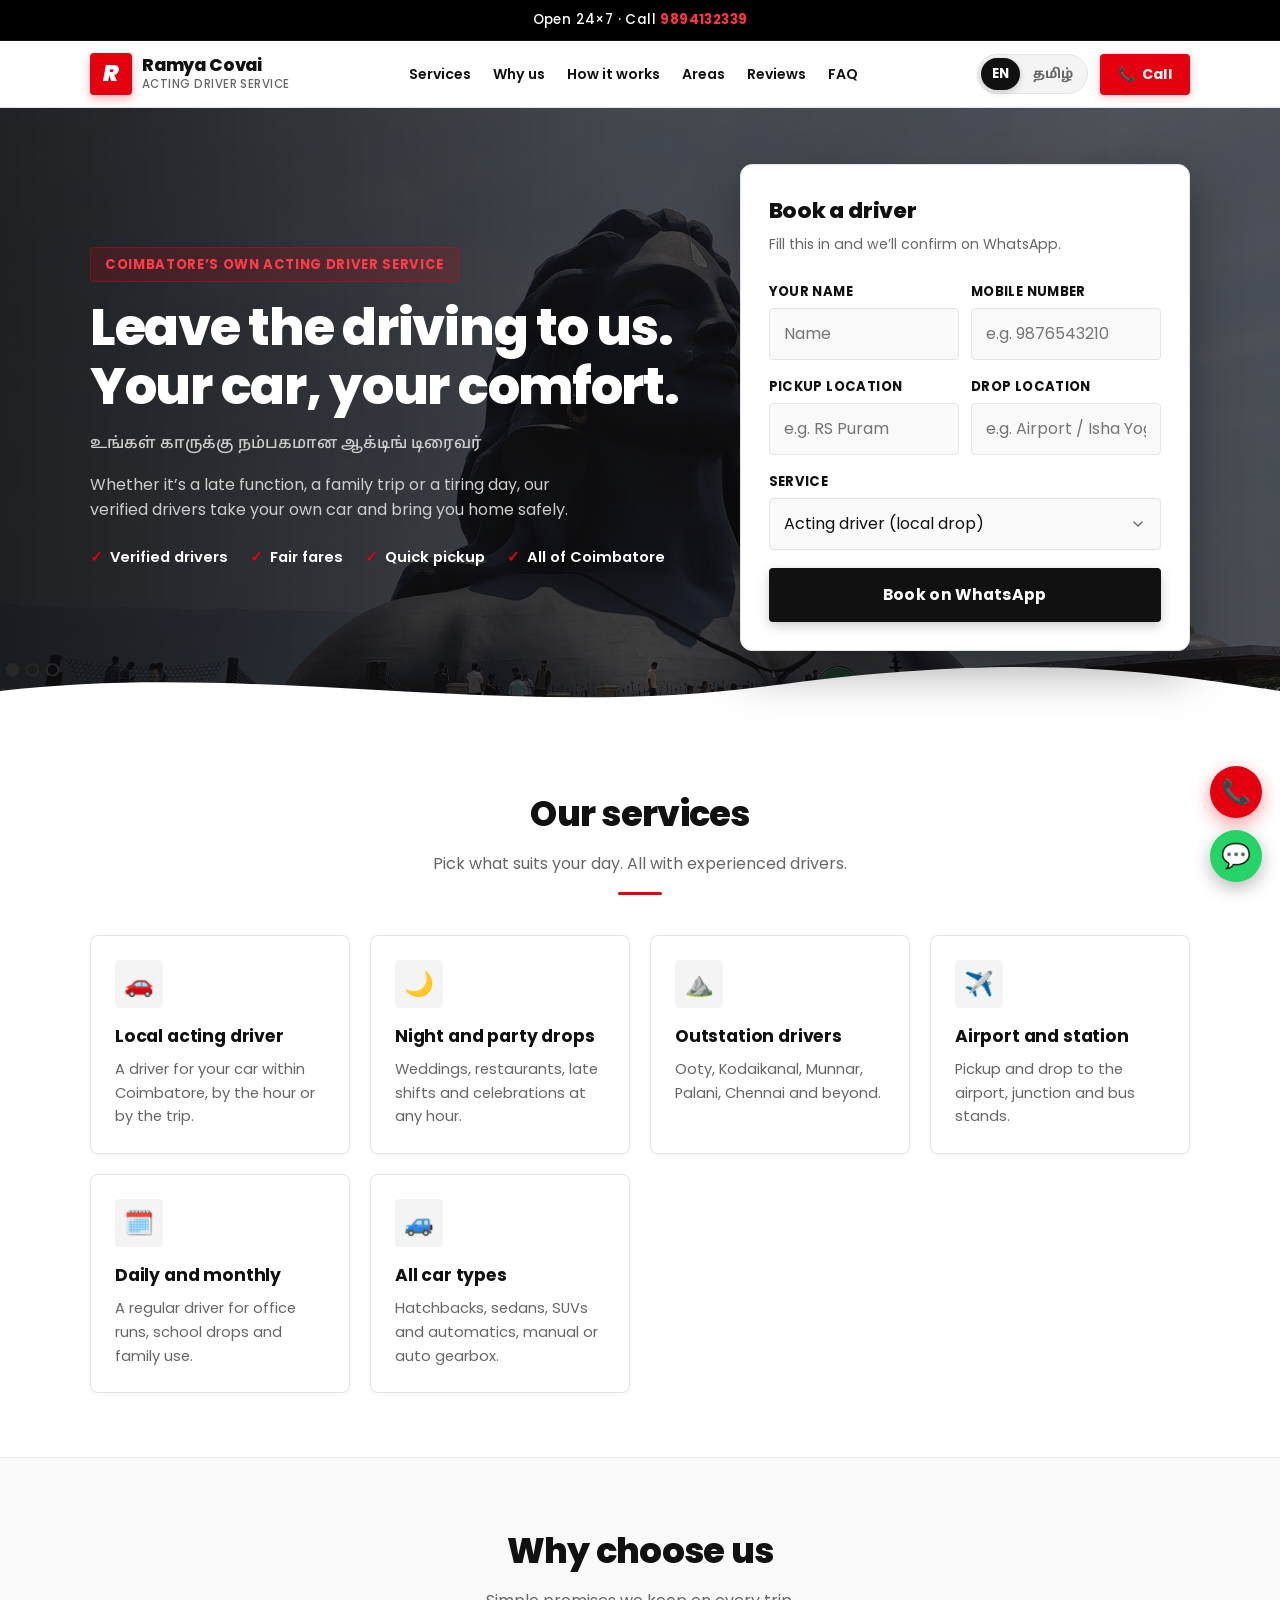
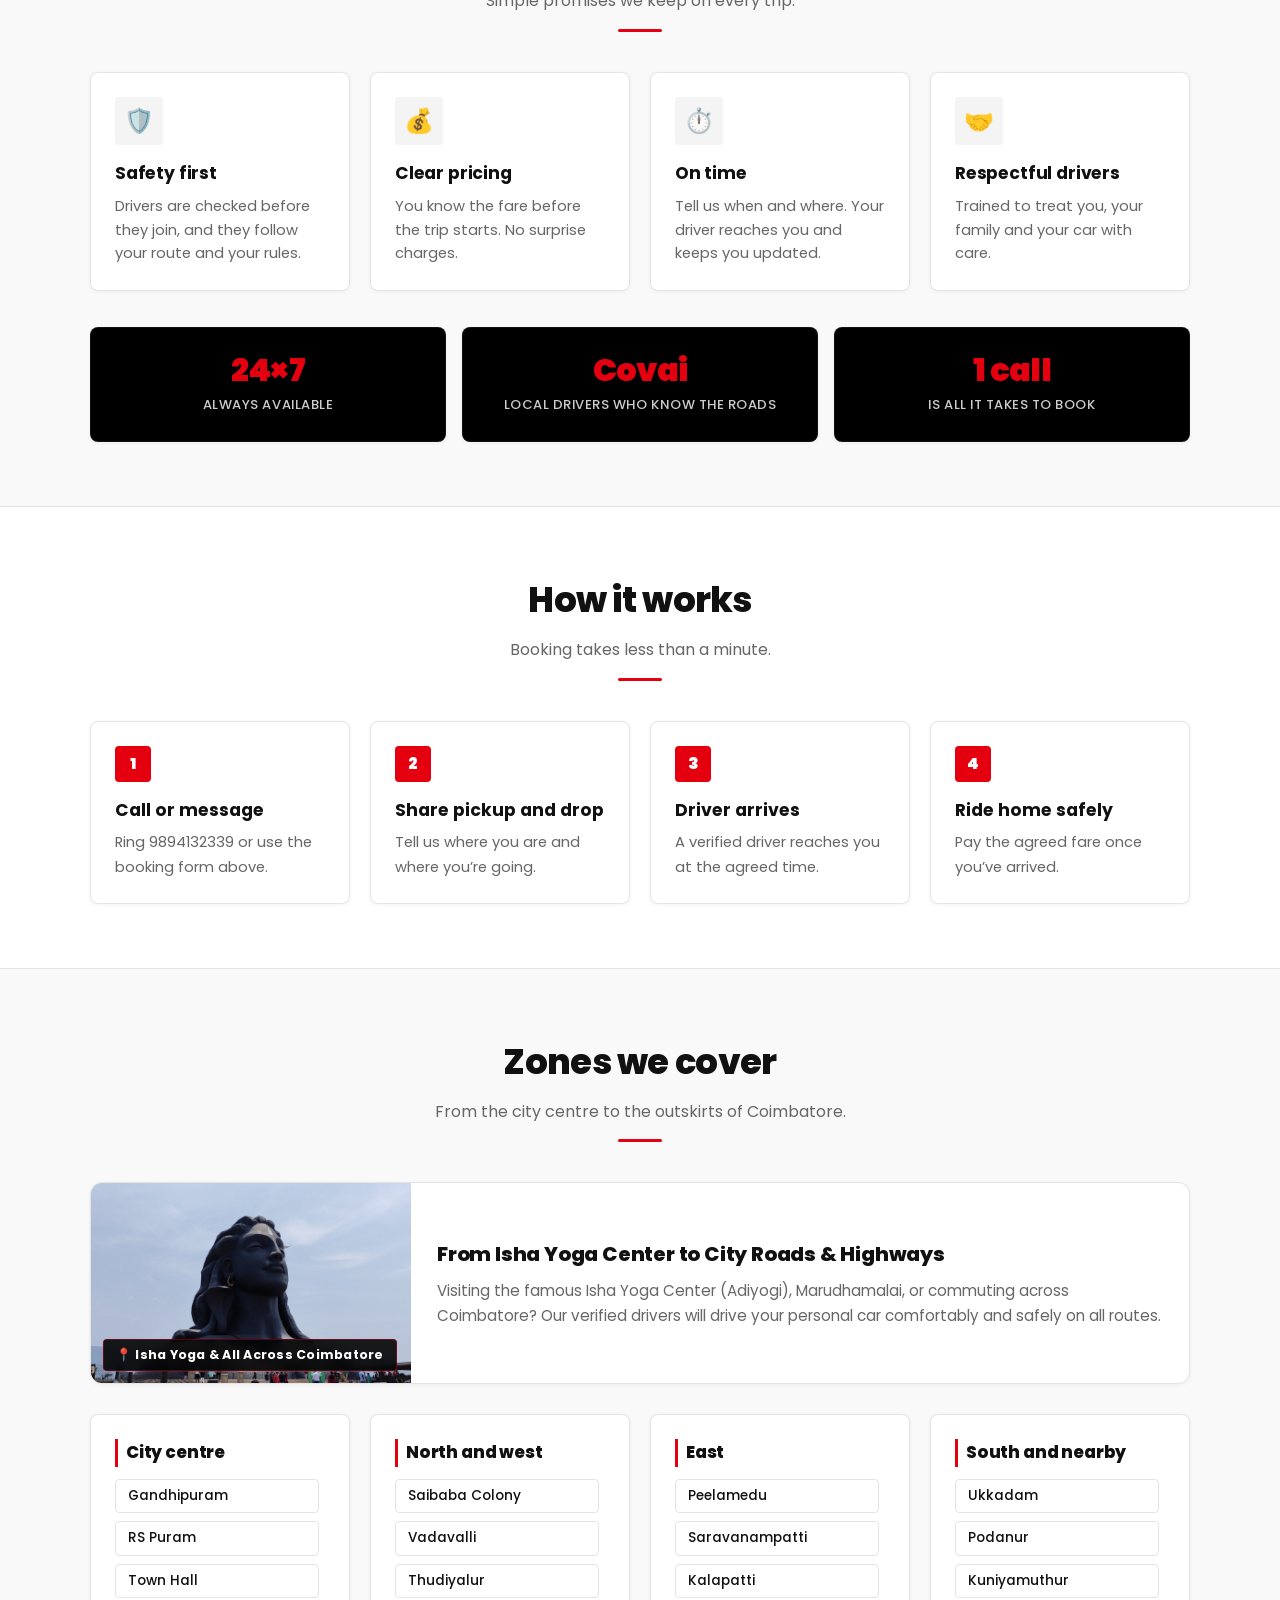
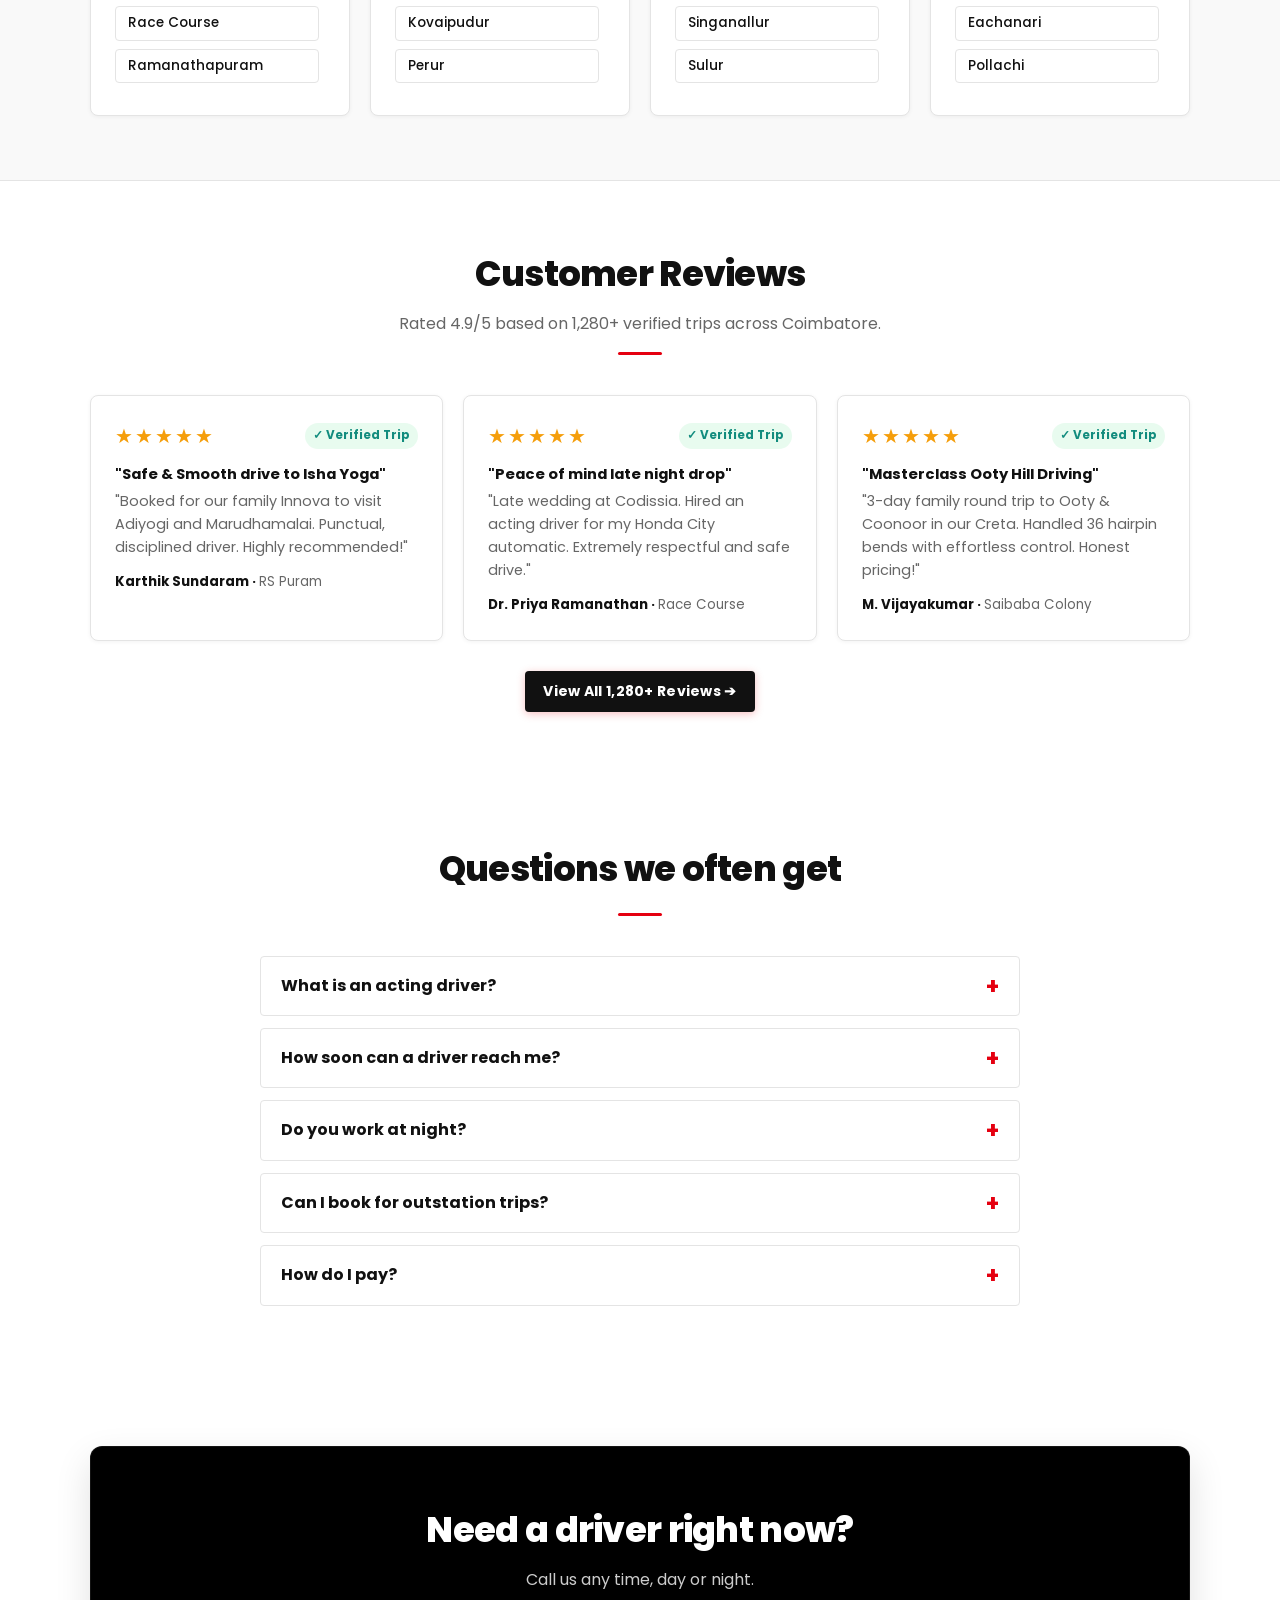
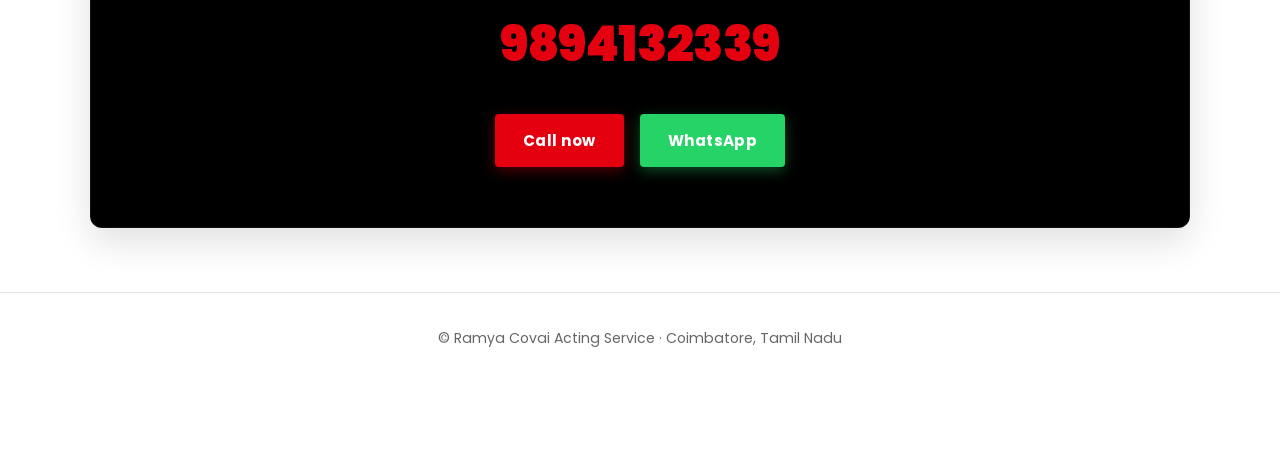
==== Ramya Covai Acting Service – Acting Drivers in Coimbatore.html @ 8f649f9e "first commit" ====
<!DOCTYPE html>
<html lang="en">
<head>
<meta charset="utf-8">
<meta name="viewport" content="width=device-width, initial-scale=1, viewport-fit=cover">
<title>Ramya Covai Acting Service – Acting Drivers in Coimbatore</title>
<meta name="description" content="Book a trusted acting driver in Coimbatore for your own car. Call or WhatsApp 9894132339. Available 24/7.">
<link rel="preconnect" href="https://fonts.googleapis.com">
<link rel="preconnect" href="https://fonts.gstatic.com" crossorigin>
<link rel="stylesheet" href="https://fonts.googleapis.com/css2?family=Noto+Sans+Tamil:wght@400;500;600;700;800&family=Poppins:wght@400;600;700;800&display=swap">
<link rel="stylesheet" href="style.css">
</head>
<body>
<div class="top">Open 24×7 · Call <a href="tel:+919894132339">9894132339</a></div>
<nav id="navbar">
  <div class="wrap nav-container">
    <a class="logo" href="#top">
      <i>R</i>
      <div class="logo-text">
        <span class="logo-brand">Ramya Covai</span>
        <small class="logo-sub">Acting Driver Service</small>
      </div>
    </a>
    
    <div class="nav-menu" id="navMenu">
      <div class="links">
        <a href="#services">Services</a>
        <a href="#why">Why us</a>
        <a href="#how">How it works</a>
        <a href="#zones">Areas</a>
        <a href="reviews.html">Reviews</a>
        <a href="#faq">FAQ</a>
      </div>
    </div>

    <div class="nav-actions">
      <div class="lang-switcher" aria-label="Language Switcher">
        <a href="index.html" class="lang-btn active" title="English">EN</a>
        <a href="tamil.html" class="lang-btn" title="தமிழ் (Tamil)">தமிழ்</a>
      </div>
      <a class="pill nav-call" href="tel:+919894132339" title="Call">
        <span class="call-icon">📞</span>
        <span class="call-text">Call</span>
      </a>
      <button class="nav-toggle" id="navToggle" aria-label="Toggle menu" aria-expanded="false">
        <span class="bar"></span>
        <span class="bar"></span>
        <span class="bar"></span>
      </button>
    </div>
  </div>
</nav>

<div class="hero" id="top">
  <div class="wrap">
    <div>
      <span class="tag">Coimbatore’s own acting driver service</span>
      <h1>Leave the driving to us. Your car, your comfort.</h1>
      <p class="ta">உங்கள் காருக்கு நம்பகமான ஆக்டிங் டிரைவர்</p>
      <p>Whether it’s a late function, a family trip or a tiring day, our verified drivers take your own car and bring you home safely.</p>
      <ul class="ticks">
        <li>Verified drivers</li>
        <li>Fair fares</li>
        <li>Quick pickup</li>
        <li>All of Coimbatore</li>
      </ul>
    </div>
    <div class="form">
      <h2>Book a driver</h2>
      <p>Fill this in and we’ll confirm on WhatsApp.</p>
      
      <div class="form-row">
        <div class="form-group">
          <label for="n">Your name</label>
          <input id="n" type="text" placeholder="Name" autocomplete="name">
        </div>
        <div class="form-group">
          <label for="p">Mobile number</label>
          <input id="p" type="tel" placeholder="e.g. 9876543210" autocomplete="tel">
        </div>
      </div>

      <div class="form-row">
        <div class="form-group">
          <label for="l">Pickup location</label>
          <input id="l" type="text" placeholder="e.g. RS Puram">
        </div>
        <div class="form-group">
          <label for="d">Drop location</label>
          <input id="d" type="text" placeholder="e.g. Airport / Isha Yoga">
        </div>
      </div>

      <div class="form-group">
        <label for="s">Service</label>
        <select id="s">
          <option>Acting driver (local drop)</option>
          <option>Night / party drop</option>
          <option>Outstation trip</option>
          <option>Airport / railway station</option>
          <option>Daily or monthly driver</option>
        </select>
      </div>

      <button class="go" id="book">Book on WhatsApp</button>
    </div>
  </div>
  <svg class="road" viewBox="0 0 1000 70" preserveAspectRatio="none" aria-hidden="true">
    <path d="M0 40 C200 10 400 70 600 35 S900 20 1000 40 V70 H0Z" fill="var(--bg)"/>
  </svg>
</div>

<section id="services">
  <div class="wrap">
    <div class="h">
      <h2>Our services</h2>
      <p>Pick what suits your day. All with experienced drivers.</p>
      <b></b>
    </div>
    <div class="grid">
      <div class="card">
        <div class="ic">🚗</div>
        <h3>Local acting driver</h3>
        <p>A driver for your car within Coimbatore, by the hour or by the trip.</p>
      </div>
      <div class="card">
        <div class="ic">🌙</div>
        <h3>Night and party drops</h3>
        <p>Weddings, restaurants, late shifts and celebrations at any hour.</p>
      </div>
      <div class="card">
        <div class="ic">⛰️</div>
        <h3>Outstation drivers</h3>
        <p>Ooty, Kodaikanal, Munnar, Palani, Chennai and beyond.</p>
      </div>
      <div class="card">
        <div class="ic">✈️</div>
        <h3>Airport and station</h3>
        <p>Pickup and drop to the airport, junction and bus stands.</p>
      </div>
      <div class="card">
        <div class="ic">🗓️</div>
        <h3>Daily and monthly</h3>
        <p>A regular driver for office runs, school drops and family use.</p>
      </div>
      <div class="card">
        <div class="ic">🚙</div>
        <h3>All car types</h3>
        <p>Hatchbacks, sedans, SUVs and automatics, manual or auto gearbox.</p>
      </div>
    </div>
  </div>
</section>

<section class="alt" id="why">
  <div class="wrap">
    <div class="h">
      <h2>Why choose us</h2>
      <p>Simple promises we keep on every trip.</p>
      <b></b>
    </div>
    <div class="grid">
      <div class="card">
        <div class="ic">🛡️</div>
        <h3>Safety first</h3>
        <p>Drivers are checked before they join, and they follow your route and your rules.</p>
      </div>
      <div class="card">
        <div class="ic">💰</div>
        <h3>Clear pricing</h3>
        <p>You know the fare before the trip starts. No surprise charges.</p>
      </div>
      <div class="card">
        <div class="ic">⏱️</div>
        <h3>On time</h3>
        <p>Tell us when and where. Your driver reaches you and keeps you updated.</p>
      </div>
      <div class="card">
        <div class="ic">🤝</div>
        <h3>Respectful drivers</h3>
        <p>Trained to treat you, your family and your car with care.</p>
      </div>
    </div>
    <div class="stats">
      <div class="stat"><strong>24×7</strong><span>Always available</span></div>
      <div class="stat"><strong>Covai</strong><span>Local drivers who know the roads</span></div>
      <div class="stat"><strong>1 call</strong><span>Is all it takes to book</span></div>
    </div>
  </div>
</section>

<section id="how">
  <div class="wrap">
    <div class="h">
      <h2>How it works</h2>
      <p>Booking takes less than a minute.</p>
      <b></b>
    </div>
    <div class="steps">
      <div class="step">
        <h3>Call or message</h3>
        <p>Ring 9894132339 or use the booking form above.</p>
      </div>
      <div class="step">
        <h3>Share pickup and drop</h3>
        <p>Tell us where you are and where you’re going.</p>
      </div>
      <div class="step">
        <h3>Driver arrives</h3>
        <p>A verified driver reaches you at the agreed time.</p>
      </div>
      <div class="step">
        <h3>Ride home safely</h3>
        <p>Pay the agreed fare once you’ve arrived.</p>
      </div>
    </div>
  </div>
</section>

<section class="alt" id="zones">
  <div class="wrap">
    <div class="h">
      <h2>Zones we cover</h2>
      <p>From the city centre to the outskirts of Coimbatore.</p>
      <b></b>
    </div>

    <!-- Coimbatore City & Isha Yoga Showcase Banner -->
    <div class="city-banner">
      <div class="city-banner-img">
        <img src="images/isha-yogi-hero.jpg" alt="Isha Yoga Adiyogi Center Coimbatore - Ramya Covai Acting Drivers" loading="lazy">
        <span class="city-badge">📍 Isha Yoga & All Across Coimbatore</span>
      </div>
      <div class="city-banner-content">
        <h3>From Isha Yoga Center to City Roads & Highways</h3>
        <p>Visiting the famous Isha Yoga Center (Adiyogi), Marudhamalai, or commuting across Coimbatore? Our verified drivers will drive your personal car comfortably and safely on all routes.</p>
      </div>
    </div>

    <div class="zones">
      <div class="card zone">
        <h3>City centre</h3>
        <span>Gandhipuram</span><span>RS Puram</span><span>Town Hall</span><span>Race Course</span><span>Ramanathapuram</span>
      </div>
      <div class="card zone">
        <h3>North and west</h3>
        <span>Saibaba Colony</span><span>Vadavalli</span><span>Thudiyalur</span><span>Kovaipudur</span><span>Perur</span>
      </div>
      <div class="card zone">
        <h3>East</h3>
        <span>Peelamedu</span><span>Saravanampatti</span><span>Kalapatti</span><span>Singanallur</span><span>Sulur</span>
      </div>
      <div class="card zone">
        <h3>South and nearby</h3>
        <span>Ukkadam</span><span>Podanur</span><span>Kuniyamuthur</span><span>Eachanari</span><span>Pollachi</span>
      </div>
    </div>
  </div>
</section>

<section id="reviews">
  <div class="wrap">
    <div class="h">
      <h2>Customer Reviews</h2>
      <p>Rated 4.9/5 based on 1,280+ verified trips across Coimbatore.</p>
      <b></b>
    </div>
    <div class="grid" style="grid-template-columns: repeat(auto-fit, minmax(280px, 1fr));">
      <div class="card">
        <div style="display:flex; justify-content:space-between; align-items:center; margin-bottom:10px;">
          <div class="stars" style="margin:0;">★★★★★</div>
          <span class="verified-tag">✓ Verified Trip</span>
        </div>
        <p style="font-weight:700; color:var(--ink); margin-bottom:4px;">"Safe & Smooth drive to Isha Yoga"</p>
        <p style="font-size:0.9rem; color:var(--muted); margin-bottom:12px;">"Booked for our family Innova to visit Adiyogi and Marudhamalai. Punctual, disciplined driver. Highly recommended!"</p>
        <small style="color:var(--ink); font-weight:700;">Karthik Sundaram · <span style="color:var(--muted); font-weight:400;">RS Puram</span></small>
      </div>

      <div class="card">
        <div style="display:flex; justify-content:space-between; align-items:center; margin-bottom:10px;">
          <div class="stars" style="margin:0;">★★★★★</div>
          <span class="verified-tag">✓ Verified Trip</span>
        </div>
        <p style="font-weight:700; color:var(--ink); margin-bottom:4px;">"Peace of mind late night drop"</p>
        <p style="font-size:0.9rem; color:var(--muted); margin-bottom:12px;">"Late wedding at Codissia. Hired an acting driver for my Honda City automatic. Extremely respectful and safe drive."</p>
        <small style="color:var(--ink); font-weight:700;">Dr. Priya Ramanathan · <span style="color:var(--muted); font-weight:400;">Race Course</span></small>
      </div>

      <div class="card">
        <div style="display:flex; justify-content:space-between; align-items:center; margin-bottom:10px;">
          <div class="stars" style="margin:0;">★★★★★</div>
          <span class="verified-tag">✓ Verified Trip</span>
        </div>
        <p style="font-weight:700; color:var(--ink); margin-bottom:4px;">"Masterclass Ooty Hill Driving"</p>
        <p style="font-size:0.9rem; color:var(--muted); margin-bottom:12px;">"3-day family round trip to Ooty & Coonoor in our Creta. Handled 36 hairpin bends with effortless control. Honest pricing!"</p>
        <small style="color:var(--ink); font-weight:700;">M. Vijayakumar · <span style="color:var(--muted); font-weight:400;">Saibaba Colony</span></small>
      </div>
    </div>
    <div style="text-align: center; margin-top: 30px;">
      <a href="reviews.html" class="pill" style="background:var(--dark); color:#fff;">View All 1,280+ Reviews ➔</a>
    </div>
  </div>
</section>

<section id="faq">
  <div class="wrap">
    <div class="h">
      <h2>Questions we often get</h2>
      <b></b>
    </div>
    <details>
      <summary>What is an acting driver?</summary>
      <p>A professional driver who drives your own car for you, so you can travel without driving yourself.</p>
    </details>
    <details>
      <summary>How soon can a driver reach me?</summary>
      <p>It depends on your area and the time of day. Call 9894132339 and we’ll tell you the pickup time right away.</p>
    </details>
    <details>
      <summary>Do you work at night?</summary>
      <p>Yes. We are available 24×7, including late nights and early mornings.</p>
    </details>
    <details>
      <summary>Can I book for outstation trips?</summary>
      <p>Yes. Tell us your route and number of days and we’ll quote a fair price.</p>
    </details>
    <details>
      <summary>How do I pay?</summary>
      <p>You pay the agreed fare at the end of the trip. Confirm the payment method when you book.</p>
    </details>
  </div>
</section>

<section>
  <div class="wrap">
    <div class="cta">
      <h2>Need a driver right now?</h2>
      <p>Call us any time, day or night.</p>
      <a class="n" href="tel:+919894132339">9894132339</a>
      <a class="b c1" href="tel:+919894132339">Call now</a>
      <a class="b c2" href="https://wa.me/919894132339?text=Hi%2C%20I%20need%20an%20acting%20driver%20in%20Coimbatore">WhatsApp</a>
    </div>
  </div>
</section>

<footer>
  <div class="wrap">© Ramya Covai Acting Service · Coimbatore, Tamil Nadu</div>
</footer>

<div class="wa">
  <a class="p" href="tel:+919894132339" aria-label="Call">📞</a>
  <a class="w" href="https://wa.me/919894132339?text=Hi%2C%20I%20need%20an%20acting%20driver" aria-label="WhatsApp">💬</a>
</div>

<script>
// WhatsApp booking
document.getElementById('book').addEventListener('click', function(){
  var n = document.getElementById('n').value.trim();
  var p = document.getElementById('p').value.trim();
  var l = document.getElementById('l').value.trim();
  var d = document.getElementById('d').value.trim();
  var s = document.getElementById('s').value;

  var m = '🚗 *Ramya Covai Acting Driver Booking / ஆக்டிங் டிரைவர் முன்பதிவு*' +
          '\n━━━━━━━━━━━━━━━━━━━━' +
          (n ? '\n👤 *Name / பெயர்:* ' + n : '') +
          (p ? '\n📱 *Mobile / மொபைல்:* ' + p : '') +
          (l ? '\n📍 *Pickup / பிக்-அப்:* ' + l : '') +
          (d ? '\n🎯 *Drop / சேருமிடம்:* ' + d : '') +
          '\n🚕 *Service / சேவை:* ' + s +
          '\n━━━━━━━━━━━━━━━━━━━━' +
          '\n_Please confirm booking & driver availability._' +
          '\n_கட்டணம் மற்றும் முன்பதிவை உறுதி செய்யவும்._';

  window.open('https://wa.me/919894132339?text=' + encodeURIComponent(m), '_blank');
});

// Mobile menu toggle
var navToggle = document.getElementById('navToggle');
var navMenu = document.getElementById('navMenu');

if (navToggle && navMenu) {
  navToggle.addEventListener('click', function() {
    var isOpen = navMenu.classList.toggle('open');
    navToggle.setAttribute('aria-expanded', isOpen ? 'true' : 'false');
  });

  // Close menu when clicking navigation link
  var navLinks = navMenu.querySelectorAll('a');
  navLinks.forEach(function(link) {
    link.addEventListener('click', function() {
      navMenu.classList.remove('open');
      navToggle.setAttribute('aria-expanded', 'false');
    });
  });

  // Close menu when clicking outside
  document.addEventListener('click', function(e) {
    if (!navMenu.contains(e.target) && !navToggle.contains(e.target)) {
      navMenu.classList.remove('open');
      navToggle.setAttribute('aria-expanded', 'false');
    }
  });
}
</script>
</body>
</html>
---- style.css ----
/* ==========================================================================
   Ramya Covai Acting Service - Complete Responsive Stylesheet
   Design System: H&M-Inspired Minimalist Editorial Aesthetic
   Universal Cross-Device Compatibility (Mobile, Tablet, Desktop, iPad, 4K)
   ========================================================================== */

/* --------------------------------------------------------------------------
   1. Design Tokens & CSS Variables
   -------------------------------------------------------------------------- */
:root {
  /* H&M Signature Brand Colors */
  --hm-red: #e50010;
  --hm-red-hover: #c7000e;
  --hm-red-subtle: rgba(229, 0, 16, 0.08);
  --hm-red-border: rgba(229, 0, 16, 0.28);

  --bg: #ffffff;
  --bg-subtle: #f9f9f9;
  --card: #ffffff;
  --card-translucent: rgba(255, 255, 255, 0.96);
  --ink: #111111;
  --muted: #666666;
  --line: #e4e4e4;
  --line-light: #f0f0f0;
  --dark: #111111;
  --dark2: #000000;

  /* Semantic Accent Tokens */
  --sun: #e50010;
  --sun-hover: #c7000e;
  --leaf: #111111;
  --leaf-hover: #e50010;
  --soft: #f4f4f4;
  --wa-green: #25d366;
  --wa-hover: #20bd5a;

  /* Radii & Shadows */
  --radius-sm: 4px;
  --radius-md: 8px;
  --radius-lg: 12px;
  --radius-xl: 16px;
  --radius-full: 9999px;

  --shadow-sm: 0 1px 4px rgba(0, 0, 0, 0.05);
  --shadow-md: 0 4px 16px rgba(0, 0, 0, 0.08);
  --shadow-lg: 0 14px 36px rgba(0, 0, 0, 0.12);
  --transition: all 0.22s cubic-bezier(0.2, 0.8, 0.2, 1);

  /* Touch Target */
  --touch-target: 44px;
}

@media (prefers-color-scheme: dark) {
  :root:not([data-theme="light"]) {
    --bg: #121212;
    --bg-subtle: #181818;
    --card: #1c1c1c;
    --card-translucent: rgba(28, 28, 28, 0.96);
    --ink: #f5f5f5;
    --muted: #9e9e9e;
    --line: #2e2e2e;
    --line-light: #242424;
    --dark: #111111;
    --dark2: #050505;
    --sun: #ff2b38;
    --sun-hover: #e50010;
    --leaf: #ffffff;
    --leaf-hover: #ff2b38;
    --soft: #242424;
    --shadow-sm: 0 1px 4px rgba(0, 0, 0, 0.35);
    --shadow-md: 0 6px 18px rgba(0, 0, 0, 0.45);
    --shadow-lg: 0 16px 36px rgba(0, 0, 0, 0.6);
  }
}

/* --------------------------------------------------------------------------
   2. Base, Reset & Universal Responsive Container
   -------------------------------------------------------------------------- */
*,
*::before,
*::after {
  box-sizing: border-box;
  -webkit-tap-highlight-color: transparent;
}

html {
  scroll-behavior: smooth;
  scroll-padding-top: 74px;
  overflow-x: hidden;
  width: 100%;
}

body {
  margin: 0;
  padding: 0;
  width: 100%;
  overflow-x: hidden;
  position: relative;
  background: var(--bg);
  color: var(--ink);
  font-family: "Poppins", "Noto Sans Tamil", -apple-system, BlinkMacSystemFont, "Segoe UI", Roboto, Arial, sans-serif;
  line-height: 1.65;
  -webkit-font-smoothing: antialiased;
  -moz-osx-font-smoothing: grayscale;
  text-rendering: optimizeLegibility;
}

a {
  color: inherit;
  text-decoration: none;
  transition: var(--transition);
}

img, svg {
  max-width: 100%;
  height: auto;
  display: block;
}

.wrap {
  width: 100%;
  max-width: 1140px;
  margin: 0 auto;
  padding: 0 20px;
}

@media (max-width: 600px) {
  .wrap {
    padding: 0 16px;
  }
}

@media (max-width: 360px) {
  .wrap {
    padding: 0 12px;
  }
}

/* --------------------------------------------------------------------------
   3. Top Announcement Bar
   -------------------------------------------------------------------------- */
.top {
  background: #000000;
  color: #ffffff;
  font-size: 0.84rem;
  padding: 9px 16px;
  text-align: center;
  letter-spacing: 0.03em;
  font-weight: 500;
  border-bottom: 1px solid rgba(255, 255, 255, 0.08);
}

.top a {
  color: #ff3342;
  font-weight: 700;
  text-decoration: none;
}

.top a:hover {
  text-decoration: underline;
  color: #ffffff;
}

/* --------------------------------------------------------------------------
   4. Navigation Bar (Seamless Across Desktop, Tablet & Mobile)
   -------------------------------------------------------------------------- */
nav {
  background: var(--card-translucent);
  border-bottom: 1px solid var(--line);
  position: sticky;
  top: 0;
  z-index: 100;
  backdrop-filter: blur(14px);
  -webkit-backdrop-filter: blur(14px);
  width: 100%;
  transition: var(--transition);
}

nav .nav-container {
  display: flex;
  align-items: center;
  justify-content: space-between;
  gap: 16px;
  padding-top: 12px;
  padding-bottom: 12px;
  position: relative;
  flex-wrap: nowrap;
}

/* Logo */
.logo {
  display: flex;
  align-items: center;
  gap: 10px;
  text-decoration: none;
  line-height: 1.2;
  flex-shrink: 0;
}

.logo i {
  width: 42px;
  height: 42px;
  border-radius: var(--radius-sm);
  background: var(--hm-red);
  display: grid;
  place-items: center;
  font-style: italic;
  color: #ffffff;
  font-size: 1.45rem;
  font-weight: 900;
  box-shadow: 0 4px 10px rgba(229, 0, 16, 0.3);
  flex-shrink: 0;
  letter-spacing: -0.04em;
}

.logo-text {
  display: flex;
  flex-direction: column;
}

.logo-brand {
  font-size: 1.08rem;
  font-weight: 800;
  color: var(--ink);
  line-height: 1.15;
  letter-spacing: -0.01em;
  white-space: nowrap;
}

.logo-sub {
  font-size: 0.72rem;
  font-weight: 500;
  color: var(--muted);
  line-height: 1.2;
  margin-top: 2px;
  text-transform: uppercase;
  letter-spacing: 0.04em;
  white-space: nowrap;
}

/* Desktop Menu Links */
.nav-menu {
  display: flex;
  align-items: center;
}

.links {
  display: flex;
  gap: 22px;
  align-items: center;
  font-weight: 600;
  font-size: 0.88rem;
  white-space: nowrap;
}

.links a {
  text-decoration: none;
  color: var(--ink);
  padding: 6px 0;
  position: relative;
  transition: var(--transition);
}

.links a::after {
  content: "";
  position: absolute;
  bottom: 0;
  left: 0;
  width: 0%;
  height: 2px;
  background: var(--hm-red);
  transition: width 0.22s ease;
  border-radius: 2px;
}

.links a:hover,
.links a.active {
  color: var(--hm-red);
}

.links a:hover::after,
.links a.active::after {
  width: 100%;
}

/* Nav Actions Container */
.nav-actions {
  display: flex;
  align-items: center;
  gap: 12px;
  flex-shrink: 0;
}

/* Language Switcher */
.lang-switcher {
  display: inline-flex;
  align-items: center;
  background: var(--soft);
  border: 1px solid var(--line);
  border-radius: var(--radius-full);
  padding: 3px;
  gap: 2px;
  font-size: 0.82rem;
  font-weight: 700;
  flex-shrink: 0;
}

.lang-btn {
  display: inline-flex;
  align-items: center;
  justify-content: center;
  padding: 5px 11px;
  border-radius: var(--radius-full);
  color: var(--muted);
  text-decoration: none;
  transition: var(--transition);
  min-height: 28px;
  white-space: nowrap;
}

.lang-btn:hover {
  color: var(--ink);
}

.lang-btn.active {
  background: var(--dark);
  color: #ffffff;
  box-shadow: 0 2px 6px rgba(0, 0, 0, 0.2);
}

/* Emergency Call Pill Button */
.pill {
  background: var(--hm-red);
  color: #ffffff;
  text-decoration: none;
  font-weight: 700;
  padding: 9px 18px;
  border-radius: var(--radius-sm);
  box-shadow: 0 2px 8px rgba(229, 0, 16, 0.25);
  transition: var(--transition);
  display: inline-flex;
  align-items: center;
  justify-content: center;
  gap: 6px;
  white-space: nowrap;
  font-size: 0.88rem;
  letter-spacing: 0.02em;
  flex-shrink: 0;
  min-height: 38px;
}

.pill:hover {
  background: var(--hm-red-hover);
  transform: translateY(-1px);
  box-shadow: 0 4px 14px rgba(229, 0, 16, 0.35);
  color: #ffffff;
}

/* Mobile Hamburger Toggle Button */
.nav-toggle {
  display: none;
  flex-direction: column;
  justify-content: center;
  align-items: center;
  width: 40px;
  height: 40px;
  background: var(--soft);
  border: 1px solid var(--line);
  border-radius: var(--radius-sm);
  cursor: pointer;
  padding: 8px;
  gap: 5px;
  transition: var(--transition);
  flex-shrink: 0;
}

.nav-toggle:hover {
  background: var(--card);
}

.nav-toggle .bar {
  width: 20px;
  height: 2px;
  background-color: var(--ink);
  border-radius: 2px;
  transition: transform 0.3s ease, opacity 0.3s ease;
}

.nav-toggle[aria-expanded="true"] .bar:nth-child(1) {
  transform: translateY(7px) rotate(45deg);
}

.nav-toggle[aria-expanded="true"] .bar:nth-child(2) {
  opacity: 0;
}

.nav-toggle[aria-expanded="true"] .bar:nth-child(3) {
  transform: translateY(-7px) rotate(-45deg);
}

/* --------------------------------------------------------------------------
   5. Hero Section (Responsive 2-Col to 1-Col Stack)
   -------------------------------------------------------------------------- */
.hero {
  background: 
    linear-gradient(to right, rgba(10, 10, 10, 0.88) 0%, rgba(15, 15, 15, 0.70) 50%, rgba(10, 10, 10, 0.65) 100%),
    url('images/coimbatore-hero.jpg') center center / cover no-repeat;
  color: #ffffff;
  position: relative;
  overflow: hidden;
  width: 100%;
}

.hero .wrap {
  display: grid;
  grid-template-columns: 1.15fr 0.85fr;
  gap: 40px;
  align-items: center;
  padding-top: 56px;
  padding-bottom: 70px;
  position: relative;
  z-index: 2;
}

.tag {
  display: inline-block;
  background: rgba(229, 0, 16, 0.16);
  color: #ff3b47;
  padding: 6px 14px;
  border-radius: var(--radius-sm);
  font-size: 0.82rem;
  font-weight: 700;
  border: 1px solid rgba(229, 0, 16, 0.4);
  text-transform: uppercase;
  letter-spacing: 0.05em;
  backdrop-filter: blur(4px);
}

h1 {
  font-size: clamp(1.8rem, 5vw, 3.2rem);
  line-height: 1.15;
  margin: 16px 0 14px;
  font-weight: 800;
  letter-spacing: -0.025em;
  word-wrap: break-word;
}

.ta {
  color: #e5e5e5;
  margin: 0 0 8px;
  font-size: 1.05rem;
  font-weight: 500;
  line-height: 1.6;
}

.hero p {
  color: #cccccc;
  max-width: 32em;
  font-size: 1rem;
  line-height: 1.6;
}

.ticks {
  list-style: none;
  padding: 0;
  margin: 22px 0 0;
  display: flex;
  flex-wrap: wrap;
  gap: 8px 22px;
  font-weight: 600;
  font-size: 0.92rem;
}

.ticks li::before {
  content: "✓ ";
  color: var(--hm-red);
  font-weight: 900;
  margin-right: 4px;
}

/* --------------------------------------------------------------------------
   6. Booking Form Card & Touch Inputs
   -------------------------------------------------------------------------- */
.form {
  background: var(--card);
  color: var(--ink);
  border-radius: var(--radius-lg);
  padding: 28px;
  box-shadow: 0 20px 48px rgba(0, 0, 0, 0.35);
  border: 1px solid var(--line);
  width: 100%;
}

.form h2 {
  margin: 0 0 4px;
  font-size: 1.35rem;
  font-weight: 800;
  letter-spacing: -0.01em;
}

.form p {
  color: var(--muted);
  margin: 0 0 16px;
  font-size: 0.88rem;
}

.form-row {
  display: grid;
  grid-template-columns: 1fr 1fr;
  gap: 12px;
}

.form-group {
  margin-bottom: 6px;
}

label {
  display: block;
  font-size: 0.82rem;
  font-weight: 700;
  margin: 10px 0 5px;
  color: var(--ink);
  text-transform: uppercase;
  letter-spacing: 0.03em;
}

input,
select,
textarea {
  width: 100%;
  padding: 12px 14px;
  border: 1px solid var(--line);
  border-radius: var(--radius-sm);
  font: inherit;
  font-size: 16px; /* Crucial: Prevents iOS Safari from auto-zooming */
  background: var(--bg-subtle);
  color: var(--ink);
  transition: var(--transition);
  min-height: 44px;
}

select {
  cursor: pointer;
  background-image: url("data:image/svg+xml,%3Csvg xmlns='http://www.w3.org/2000/svg' width='16' height='16' viewBox='0 0 24 24' fill='none' stroke='%23666666' stroke-width='2' stroke-linecap='round' stroke-linejoin='round'%3E%3Cpolyline points='6 9 12 15 18 9'%3E%3C/polyline%3E%3C/svg%3E");
  background-repeat: no-repeat;
  background-position: right 14px center;
  background-size: 16px;
  padding-right: 36px;
  -webkit-appearance: none;
  appearance: none;
}

input:focus,
select:focus,
textarea:focus {
  border-color: var(--hm-red);
  outline: none;
  box-shadow: 0 0 0 3px rgba(229, 0, 16, 0.15);
  background: var(--card);
}

.go {
  width: 100%;
  margin-top: 18px;
  border: 0;
  background: var(--dark);
  color: #ffffff;
  font: inherit;
  font-weight: 700;
  font-size: 0.98rem;
  padding: 14px;
  border-radius: var(--radius-sm);
  cursor: pointer;
  transition: var(--transition);
  box-shadow: 0 4px 12px rgba(0, 0, 0, 0.2);
  display: flex;
  align-items: center;
  justify-content: center;
  gap: 8px;
  letter-spacing: 0.02em;
  min-height: 48px;
}

.go:hover {
  background: var(--hm-red);
  transform: translateY(-1px);
  box-shadow: 0 6px 18px rgba(229, 0, 16, 0.35);
}

/* Road curve SVG transition */
.road {
  position: absolute;
  left: 0;
  right: 0;
  bottom: 0;
  width: 100%;
  height: 70px;
  opacity: 1;
  z-index: 1;
}

.road path {
  fill: var(--bg);
  transition: var(--transition);
}

/* --------------------------------------------------------------------------
   7. Sections, Headings & Flexible Grid System
   -------------------------------------------------------------------------- */
section {
  padding: 64px 0;
  width: 100%;
}

.h {
  text-align: center;
  margin-bottom: 40px;
}

.h h2 {
  font-size: clamp(1.5rem, 4vw, 2.2rem);
  margin: 0 0 8px;
  font-weight: 800;
  letter-spacing: -0.02em;
}

.h p {
  margin: 0 auto;
  color: var(--muted);
  max-width: 36em;
  font-size: 1rem;
}

.h b {
  display: block;
  width: 44px;
  height: 3px;
  background: var(--hm-red);
  border-radius: var(--radius-full);
  margin: 14px auto 0;
}

/* Universal safe auto-fit grid */
.grid {
  display: grid;
  grid-template-columns: repeat(auto-fit, minmax(min(100%, 260px), 1fr));
  gap: 20px;
  width: 100%;
}

.card {
  background: var(--card);
  border: 1px solid var(--line);
  border-radius: var(--radius-md);
  padding: 24px;
  box-shadow: var(--shadow-sm);
  transition: var(--transition);
  display: flex;
  flex-direction: column;
}

.card:hover {
  transform: translateY(-3px);
  box-shadow: var(--shadow-md);
  border-color: var(--hm-red);
}

.card .ic {
  width: 48px;
  height: 48px;
  border-radius: var(--radius-sm);
  background: var(--soft);
  display: grid;
  place-items: center;
  font-size: 1.5rem;
  margin-bottom: 14px;
  transition: var(--transition);
  flex-shrink: 0;
}

.card:hover .ic {
  background: var(--hm-red-subtle);
}

.card h3 {
  margin: 0 0 8px;
  font-size: 1.08rem;
  font-weight: 700;
  letter-spacing: -0.01em;
}

.card p {
  margin: 0;
  color: var(--muted);
  font-size: 0.92rem;
  line-height: 1.6;
}

.alt {
  background: var(--bg-subtle);
  border-top: 1px solid var(--line);
  border-bottom: 1px solid var(--line);
}

/* --------------------------------------------------------------------------
   8. Stats Section
   -------------------------------------------------------------------------- */
.stats {
  display: grid;
  grid-template-columns: repeat(auto-fit, minmax(min(100%, 180px), 1fr));
  gap: 16px;
  margin-top: 36px;
}

.stat {
  background: #000000;
  color: #ffffff;
  border-radius: var(--radius-md);
  padding: 24px 20px;
  text-align: center;
  box-shadow: var(--shadow-sm);
  border: 1px solid rgba(255, 255, 255, 0.08);
}

.stat strong {
  display: block;
  font-size: 2rem;
  font-weight: 900;
  color: var(--hm-red);
  line-height: 1.1;
  margin-bottom: 4px;
  letter-spacing: -0.02em;
}

.stat span {
  font-size: 0.82rem;
  color: #cccccc;
  text-transform: uppercase;
  letter-spacing: 0.04em;
  font-weight: 500;
}

/* --------------------------------------------------------------------------
   9. City Banner with Isha / Coimbatore Imagery
   -------------------------------------------------------------------------- */
.city-banner {
  display: grid;
  grid-template-columns: 320px 1fr;
  gap: 26px;
  background: var(--card);
  border: 1px solid var(--line);
  border-radius: var(--radius-lg);
  overflow: hidden;
  margin-bottom: 30px;
  box-shadow: var(--shadow-sm);
  align-items: center;
  transition: var(--transition);
  width: 100%;
}

.city-banner:hover {
  box-shadow: var(--shadow-md);
  border-color: var(--hm-red);
}

.city-banner-img {
  position: relative;
  height: 100%;
  min-height: 200px;
  overflow: hidden;
}

.city-banner-img img {
  width: 100%;
  height: 100%;
  object-fit: cover;
  display: block;
}

.city-badge {
  position: absolute;
  bottom: 12px;
  left: 12px;
  background: rgba(0, 0, 0, 0.88);
  color: #ffffff;
  padding: 5px 12px;
  border-radius: var(--radius-sm);
  font-size: 0.78rem;
  font-weight: 700;
  backdrop-filter: blur(6px);
  border: 1px solid rgba(229, 0, 16, 0.4);
  letter-spacing: 0.02em;
  z-index: 2;
}

.city-banner-content {
  padding: 22px 26px 22px 0;
}

.city-banner-content h3 {
  margin: 0 0 8px;
  font-size: 1.25rem;
  font-weight: 800;
  color: var(--ink);
  letter-spacing: -0.01em;
}

.city-banner-content p {
  margin: 0;
  color: var(--muted);
  font-size: 0.95rem;
  line-height: 1.6;
}

/* --------------------------------------------------------------------------
   10. Zones / Coverage Areas
   -------------------------------------------------------------------------- */
.zones {
  display: grid;
  grid-template-columns: repeat(auto-fit, minmax(min(100%, 220px), 1fr));
  gap: 20px;
  width: 100%;
}

.zone h3 {
  margin: 0 0 12px;
  font-size: 1.05rem;
  color: var(--ink);
  font-weight: 800;
  border-left: 3px solid var(--hm-red);
  padding-left: 8px;
}

.zone span {
  display: inline-block;
  background: var(--card);
  border: 1px solid var(--line);
  border-radius: var(--radius-sm);
  padding: 5px 12px;
  margin: 0 6px 8px 0;
  font-size: 0.85rem;
  font-weight: 500;
  color: var(--ink);
  transition: var(--transition);
  word-break: break-word;
}

.zone span:hover {
  border-color: var(--hm-red);
  color: var(--hm-red);
  background: var(--card);
}

/* --------------------------------------------------------------------------
   11. How It Works Steps
   -------------------------------------------------------------------------- */
.steps {
  display: grid;
  grid-template-columns: repeat(auto-fit, minmax(min(100%, 220px), 1fr));
  gap: 20px;
  counter-reset: s;
  width: 100%;
}

.step {
  background: var(--card);
  border: 1px solid var(--line);
  border-radius: var(--radius-md);
  padding: 24px;
  position: relative;
  box-shadow: var(--shadow-sm);
  transition: var(--transition);
}

.step:hover {
  transform: translateY(-3px);
  box-shadow: var(--shadow-md);
  border-color: var(--hm-red);
}

.step::before {
  counter-increment: s;
  content: counter(s);
  width: 36px;
  height: 36px;
  border-radius: var(--radius-sm);
  background: var(--hm-red);
  color: #ffffff;
  font-weight: 900;
  display: grid;
  place-items: center;
  margin-bottom: 14px;
  font-size: 1rem;
}

.step h3 {
  margin: 0 0 6px;
  font-size: 1.08rem;
  font-weight: 700;
}

.step p {
  margin: 0;
  color: var(--muted);
  font-size: 0.92rem;
}

/* --------------------------------------------------------------------------
   12. FAQ Accordions
   -------------------------------------------------------------------------- */
details {
  background: var(--card);
  border: 1px solid var(--line);
  border-radius: var(--radius-sm);
  margin: 0 auto 12px;
  max-width: 760px;
  width: 100%;
  overflow: hidden;
  transition: var(--transition);
}

details[open] {
  border-color: var(--dark);
  box-shadow: var(--shadow-sm);
}

summary {
  cursor: pointer;
  padding: 16px 20px;
  font-weight: 700;
  list-style: none;
  display: flex;
  justify-content: space-between;
  align-items: center;
  gap: 12px;
  user-select: none;
  min-height: 48px;
}

summary::-webkit-details-marker {
  display: none;
}

summary::after {
  content: "+";
  font-size: 1.4rem;
  font-weight: 700;
  color: var(--hm-red);
  line-height: 1;
  transition: var(--transition);
  flex-shrink: 0;
}

details[open] summary::after {
  content: "–";
}

details p {
  margin: 0;
  padding: 0 20px 18px;
  color: var(--muted);
  font-size: 0.95rem;
  line-height: 1.6;
}

/* --------------------------------------------------------------------------
   13. CTA Section
   -------------------------------------------------------------------------- */
.cta {
  background: #000000;
  color: #ffffff;
  border-radius: var(--radius-lg);
  padding: 54px 24px;
  text-align: center;
  box-shadow: var(--shadow-lg);
  border: 1px solid rgba(255, 255, 255, 0.08);
  width: 100%;
}

.cta h2 {
  margin: 0 0 8px;
  font-size: clamp(1.5rem, 4vw, 2.2rem);
  font-weight: 800;
  letter-spacing: -0.02em;
}

.cta p {
  margin: 0 0 8px;
  color: #cccccc;
  font-size: 1rem;
}

.cta .n {
  display: block;
  font-size: clamp(1.9rem, 6vw, 3rem);
  font-weight: 900;
  color: var(--hm-red);
  text-decoration: none;
  margin: 12px 0 24px;
  letter-spacing: -0.01em;
  transition: var(--transition);
  word-break: break-all;
}

.cta .n:hover {
  transform: scale(1.03);
  color: #ff3b47;
}

.cta .b {
  display: inline-block;
  margin: 6px;
  padding: 14px 28px;
  border-radius: var(--radius-sm);
  font-weight: 700;
  text-decoration: none;
  transition: var(--transition);
  font-size: 0.95rem;
  letter-spacing: 0.02em;
  min-height: 48px;
}

.cta .c1 {
  background: var(--hm-red);
  color: #ffffff;
  box-shadow: 0 4px 14px rgba(229, 0, 16, 0.35);
}

.cta .c1:hover {
  background: var(--hm-red-hover);
  transform: translateY(-2px);
}

.cta .c2 {
  background: var(--wa-green);
  color: #ffffff;
  box-shadow: 0 4px 14px rgba(37, 211, 102, 0.35);
}

.cta .c2:hover {
  background: var(--wa-hover);
  transform: translateY(-2px);
}

/* --------------------------------------------------------------------------
   14. Customer Reviews Component Styles
   -------------------------------------------------------------------------- */
.reviews-hero {
  background: 
    linear-gradient(to right, rgba(10, 10, 10, 0.90) 0%, rgba(18, 18, 18, 0.85) 100%),
    url('images/coimbatore-hero.jpg') center center / cover no-repeat;
  color: #ffffff;
  padding: 50px 0 55px;
  text-align: center;
  width: 100%;
}

.reviews-hero h1 {
  margin: 0 0 10px;
  font-size: clamp(1.8rem, 5vw, 2.8rem);
}

.reviews-hero p {
  color: #cccccc;
  margin: 0 auto;
  max-width: 36em;
  font-size: 1.05rem;
}

.rating-overview {
  display: grid;
  grid-template-columns: 260px 1fr 260px;
  gap: 24px;
  background: var(--card);
  border: 1px solid var(--line);
  border-radius: var(--radius-lg);
  padding: 30px;
  margin: -35px auto 40px;
  max-width: 1080px;
  width: 100%;
  box-shadow: var(--shadow-lg);
  position: relative;
  z-index: 10;
  align-items: center;
}

.rating-score-box {
  text-align: center;
  border-right: 1px solid var(--line);
  padding-right: 18px;
}

.rating-big {
  font-size: 3.4rem;
  font-weight: 900;
  line-height: 1;
  color: var(--ink);
  letter-spacing: -0.03em;
}

.stars {
  color: #f59e0b;
  font-size: 1.25rem;
  letter-spacing: 2px;
  margin: 6px 0 4px;
}

.rating-count {
  color: var(--muted);
  font-size: 0.84rem;
  font-weight: 600;
}

.rating-bars {
  display: flex;
  flex-direction: column;
  gap: 8px;
}

.rating-bar-row {
  display: flex;
  align-items: center;
  gap: 12px;
  font-size: 0.84rem;
  font-weight: 600;
  color: var(--muted);
}

.bar-track {
  flex: 1;
  height: 8px;
  background: var(--soft);
  border-radius: 999px;
  overflow: hidden;
}

.bar-fill {
  height: 100%;
  background: var(--hm-red);
  border-radius: 999px;
}

.rating-cta-box {
  text-align: center;
  border-left: 1px solid var(--line);
  padding-left: 18px;
}

.rating-cta-box h3 {
  margin: 0 0 6px;
  font-size: 1.1rem;
  font-weight: 800;
}

.rating-cta-box p {
  margin: 0 0 14px;
  font-size: 0.85rem;
  color: var(--muted);
}

.btn-write-review {
  display: inline-block;
  background: var(--dark);
  color: #ffffff;
  padding: 11px 20px;
  border-radius: var(--radius-sm);
  font-weight: 700;
  font-size: 0.88rem;
  border: 0;
  cursor: pointer;
  transition: var(--transition);
  text-transform: uppercase;
  letter-spacing: 0.03em;
  min-height: 44px;
}

.btn-write-review:hover {
  background: var(--hm-red);
  transform: translateY(-1px);
}

.review-filters {
  display: flex;
  flex-wrap: wrap;
  gap: 10px;
  margin-bottom: 28px;
  justify-content: center;
}

.filter-btn {
  background: var(--card);
  border: 1px solid var(--line);
  color: var(--muted);
  font-weight: 700;
  font-size: 0.85rem;
  padding: 8px 18px;
  border-radius: var(--radius-full);
  cursor: pointer;
  transition: var(--transition);
  min-height: 38px;
}

.filter-btn:hover {
  border-color: var(--ink);
  color: var(--ink);
}

.filter-btn.active {
  background: var(--dark);
  color: #ffffff;
  border-color: var(--dark);
  box-shadow: 0 2px 8px rgba(0, 0, 0, 0.15);
}

.reviews-grid {
  display: grid;
  grid-template-columns: repeat(auto-fit, minmax(min(100%, 300px), 1fr));
  gap: 22px;
  margin-bottom: 50px;
  width: 100%;
}

.review-card {
  background: var(--card);
  border: 1px solid var(--line);
  border-radius: var(--radius-md);
  padding: 24px;
  box-shadow: var(--shadow-sm);
  display: flex;
  flex-direction: column;
  justify-content: space-between;
  transition: var(--transition);
}

.review-card:hover {
  transform: translateY(-3px);
  box-shadow: var(--shadow-md);
  border-color: var(--hm-red);
}

.review-card-header {
  display: flex;
  align-items: center;
  gap: 12px;
  margin-bottom: 12px;
}

.reviewer-avatar {
  width: 44px;
  height: 44px;
  border-radius: 50%;
  background: var(--dark);
  color: #ffffff;
  display: grid;
  place-items: center;
  font-weight: 800;
  font-size: 1.1rem;
  flex-shrink: 0;
  border: 2px solid var(--hm-red);
}

.reviewer-meta {
  flex: 1;
  min-width: 0;
}

.reviewer-name {
  font-weight: 800;
  font-size: 1rem;
  color: var(--ink);
  margin-bottom: 2px;
  white-space: nowrap;
  overflow: hidden;
  text-overflow: ellipsis;
}

.reviewer-location {
  font-size: 0.8rem;
  color: var(--muted);
}

.verified-tag {
  display: inline-flex;
  align-items: center;
  gap: 4px;
  background: rgba(37, 211, 102, 0.1);
  color: #128c7e;
  font-size: 0.74rem;
  font-weight: 700;
  padding: 3px 8px;
  border-radius: var(--radius-full);
  flex-shrink: 0;
}

.review-rating-row {
  display: flex;
  align-items: center;
  justify-content: space-between;
  margin-bottom: 10px;
}

.review-date {
  font-size: 0.78rem;
  color: var(--muted);
}

.review-trip-badge {
  display: inline-block;
  background: var(--soft);
  color: var(--ink);
  font-size: 0.78rem;
  font-weight: 600;
  padding: 4px 10px;
  border-radius: var(--radius-sm);
  margin-bottom: 12px;
  border: 1px solid var(--line);
  word-break: break-word;
}

.review-text {
  font-size: 0.94rem;
  line-height: 1.6;
  color: var(--ink);
  margin: 0;
}

.write-review-container {
  background: var(--card);
  border: 1px solid var(--line);
  border-radius: var(--radius-lg);
  padding: 28px;
  margin: 30px auto;
  max-width: 680px;
  width: 100%;
  box-shadow: var(--shadow-md);
  display: none;
}

.write-review-container.open {
  display: block;
  animation: fadeIn 0.3s ease;
}

@keyframes fadeIn {
  from { opacity: 0; transform: translateY(-10px); }
  to { opacity: 1; transform: translateY(0); }
}

/* --------------------------------------------------------------------------
   15. Footer & Floating Action Buttons
   -------------------------------------------------------------------------- */
footer {
  padding: 34px 0 110px;
  text-align: center;
  color: var(--muted);
  font-size: 0.88rem;
  border-top: 1px solid var(--line);
  background: var(--bg);
  width: 100%;
}

.wa {
  position: fixed;
  right: 18px;
  bottom: calc(18px + env(safe-area-inset-bottom, 0px));
  z-index: 99;
  display: flex;
  flex-direction: column;
  gap: 12px;
}

.wa a {
  width: 52px;
  height: 52px;
  border-radius: 50%;
  display: grid;
  place-items: center;
  font-size: 1.5rem;
  text-decoration: none;
  box-shadow: 0 6px 18px rgba(0, 0, 0, 0.28);
  transition: var(--transition);
}

.wa a:hover {
  transform: scale(1.08) translateY(-2px);
}

.wa .w {
  background: var(--wa-green);
  color: #ffffff;
}

.wa .p {
  background: var(--hm-red);
  color: #ffffff;
  box-shadow: 0 6px 18px rgba(229, 0, 16, 0.4);
}

/* --------------------------------------------------------------------------
   16. Accessibility Focus Outlines
   -------------------------------------------------------------------------- */
a:focus-visible,
button:focus-visible,
summary:focus-visible,
input:focus-visible,
select:focus-visible,
textarea:focus-visible {
  outline: 3px solid var(--hm-red);
  outline-offset: 2px;
}

/* --------------------------------------------------------------------------
   17. COMPREHENSIVE RESPONSIVE BREAKPOINTS (ALL DEVICES)
   -------------------------------------------------------------------------- */

/* TABLETS, IPADS & SMALL LAPTOPS (<= 1080px) */
@media (max-width: 1080px) {
  .nav-toggle {
    display: flex;
  }

  .nav-menu {
    position: absolute;
    top: 100%;
    left: 0;
    right: 0;
    background: var(--card-translucent);
    border-bottom: 1px solid var(--line);
    box-shadow: var(--shadow-lg);
    padding: 0 20px;
    max-height: 0;
    overflow-y: auto;
    -webkit-overflow-scrolling: touch;
    transition: max-height 0.35s cubic-bezier(0.4, 0, 0.2, 1), padding 0.35s ease;
    backdrop-filter: blur(14px);
    -webkit-backdrop-filter: blur(14px);
    z-index: 99;
  }

  .nav-menu.open {
    max-height: 85vh;
    padding: 16px 20px 24px;
  }

  .nav-menu .links {
    flex-direction: column;
    align-items: stretch;
    gap: 10px;
    white-space: normal;
  }

  .nav-menu .links a {
    font-size: 1rem;
    padding: 12px 16px;
    border-radius: var(--radius-sm);
    color: var(--ink);
    background: var(--bg-subtle);
    border: 1px solid var(--line);
    display: block;
    transition: var(--transition);
    min-height: 44px;
  }

  .nav-menu .links a:hover,
  .nav-menu .links a:active,
  .nav-menu .links a.active {
    background: var(--card);
    color: var(--hm-red);
    padding-left: 20px;
    border-color: var(--hm-red);
  }

  .hero .wrap {
    grid-template-columns: 1fr;
    padding-top: 40px;
    padding-bottom: 54px;
    gap: 32px;
  }

  .city-banner {
    grid-template-columns: 1fr;
  }

  .city-banner-img {
    height: 200px;
    min-height: unset;
  }

  .city-banner-content {
    padding: 20px 22px 24px;
  }

  .rating-overview {
    grid-template-columns: 1fr;
    gap: 24px;
    margin-top: -24px;
    padding: 24px;
  }

  .rating-score-box {
    border-right: 0;
    border-bottom: 1px solid var(--line);
    padding-right: 0;
    padding-bottom: 18px;
  }

  .rating-cta-box {
    border-left: 0;
    border-top: 1px solid var(--line);
    padding-left: 0;
    padding-top: 18px;
  }
}

/* PHABLETS & PORTRAIT TABLETS (<= 768px) */
@media (max-width: 768px) {
  section {
    padding: 48px 0;
  }

  .cta {
    padding: 40px 20px;
  }

  .write-review-container {
    padding: 20px 16px;
  }
}

/* STANDARD SMARTPHONES (<= 580px) */
@media (max-width: 580px) {
  nav .nav-container {
    padding-top: 8px;
    padding-bottom: 8px;
    gap: 8px;
  }

  .logo {
    gap: 8px;
  }

  .logo i {
    width: 38px;
    height: 38px;
    font-size: 1.25rem;
  }

  .logo-brand {
    font-size: 0.98rem;
  }

  .logo-sub {
    display: none;
  }

  .nav-actions {
    gap: 8px;
  }

  .lang-switcher {
    padding: 2px 4px;
    font-size: 0.78rem;
  }

  .lang-btn {
    padding: 4px 8px;
    font-size: 0.78rem;
    min-height: 26px;
  }

  .pill {
    padding: 8px 12px;
    font-size: 0.82rem;
    min-height: 36px;
  }

  .form {
    padding: 20px 16px;
  }

  .form-row {
    grid-template-columns: 1fr;
    gap: 0;
  }

  .cta .b {
    display: block;
    width: 100%;
    margin: 8px 0;
    padding: 14px 20px;
    text-align: center;
  }

  .wa {
    right: 14px;
    bottom: calc(14px + env(safe-area-inset-bottom, 0px));
    gap: 10px;
  }

  .wa a {
    width: 48px;
    height: 48px;
    font-size: 1.35rem;
  }
}

/* NARROW & ULTRA-SMALL SMARTPHONES (<= 420px: iPhone SE, Galaxy S21 mini) */
@media (max-width: 420px) {
  nav .nav-container {
    padding: 8px 10px;
    gap: 6px;
  }

  .logo i {
    width: 35px;
    height: 35px;
    font-size: 1.15rem;
  }

  .logo-brand {
    font-size: 0.92rem;
  }

  .nav-call .call-text {
    display: none; /* Icon-only on narrow phone so row never breaks */
  }

  .pill.nav-call {
    padding: 7px 10px;
    min-height: 34px;
  }

  .nav-toggle {
    width: 36px;
    height: 36px;
    padding: 6px;
    gap: 4px;
  }

  .nav-toggle .bar {
    width: 18px;
  }

  .hero h1 {
    font-size: 1.7rem;
    line-height: 1.2;
  }

  .hero .wrap {
    padding-top: 28px;
    padding-bottom: 40px;
    gap: 20px;
  }

  .ticks {
    gap: 6px 14px;
    font-size: 0.88rem;
  }

  .stats {
    grid-template-columns: 1fr;
    gap: 10px;
  }

  .stat {
    padding: 16px 14px;
  }

  .stat strong {
    font-size: 1.7rem;
  }

  .review-filters {
    gap: 6px;
  }

  .filter-btn {
    padding: 6px 12px;
    font-size: 0.78rem;
  }

  .review-card {
    padding: 18px 16px;
  }
}
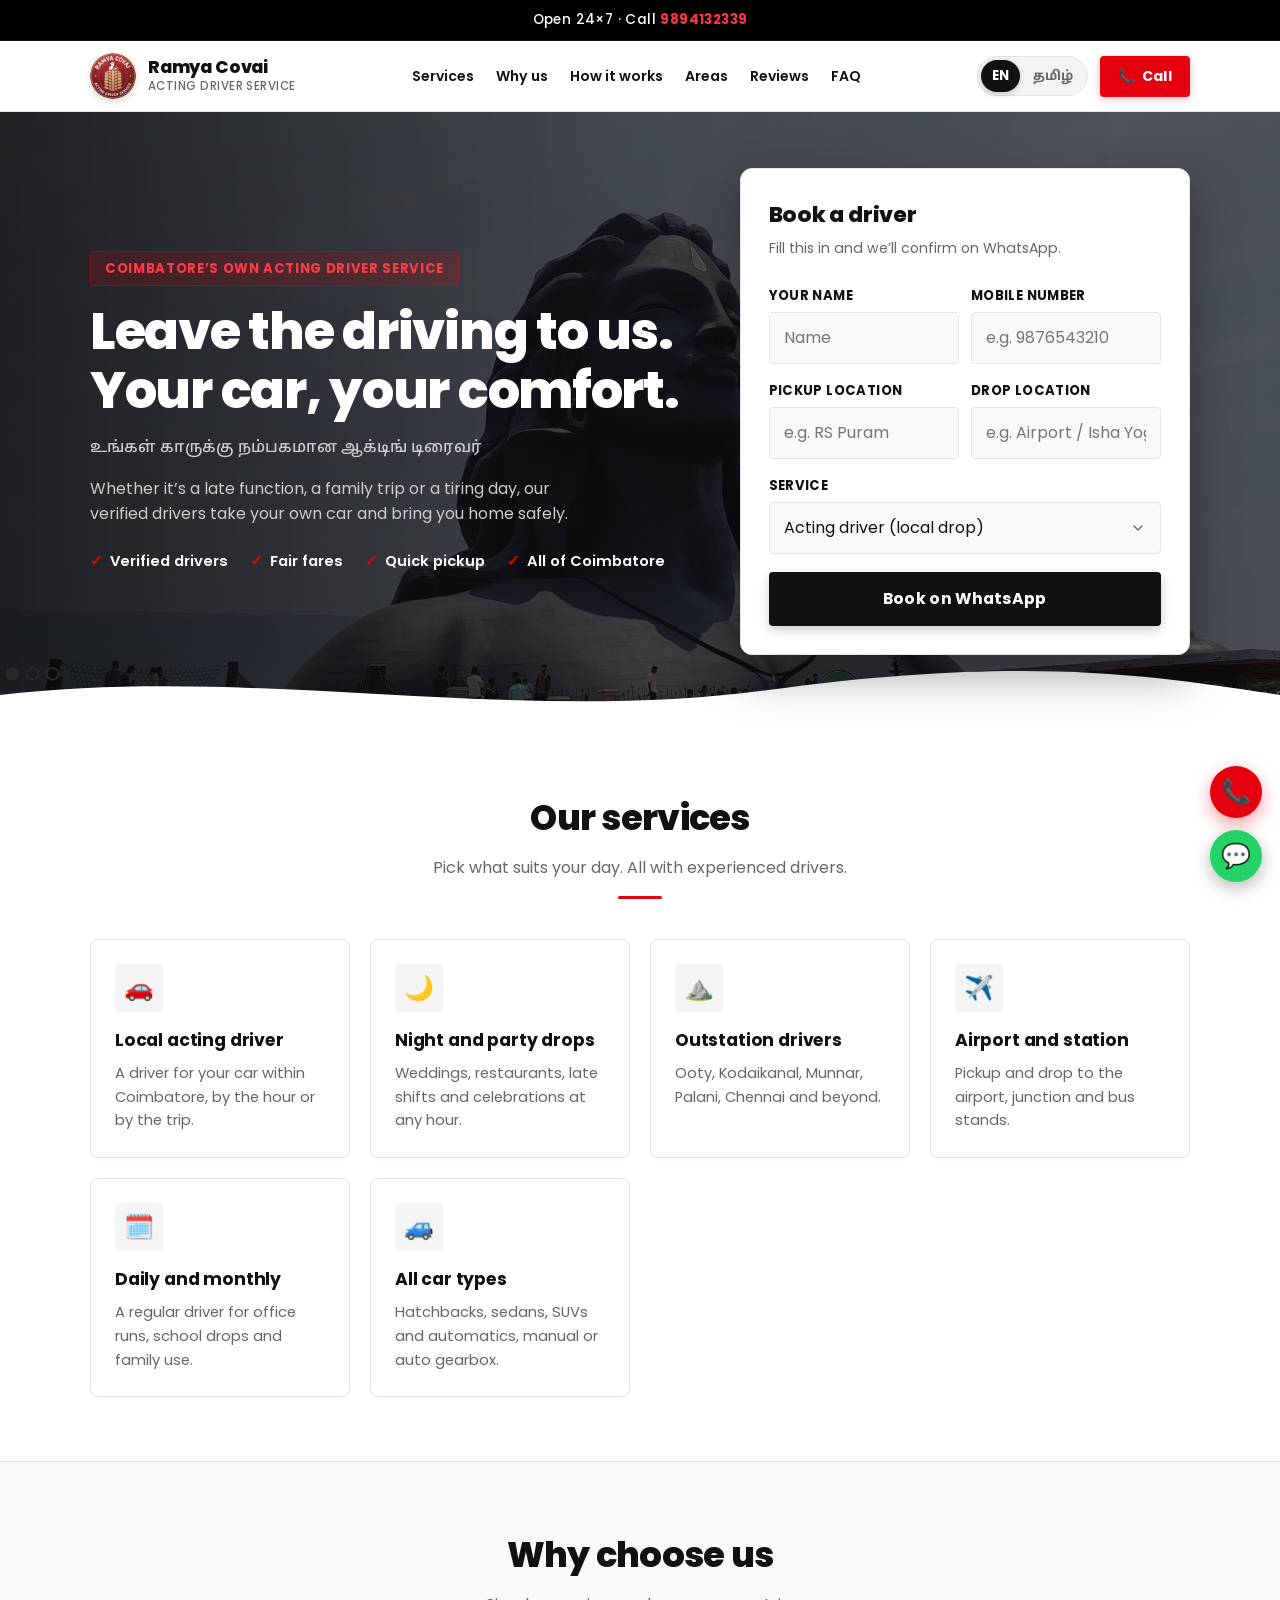
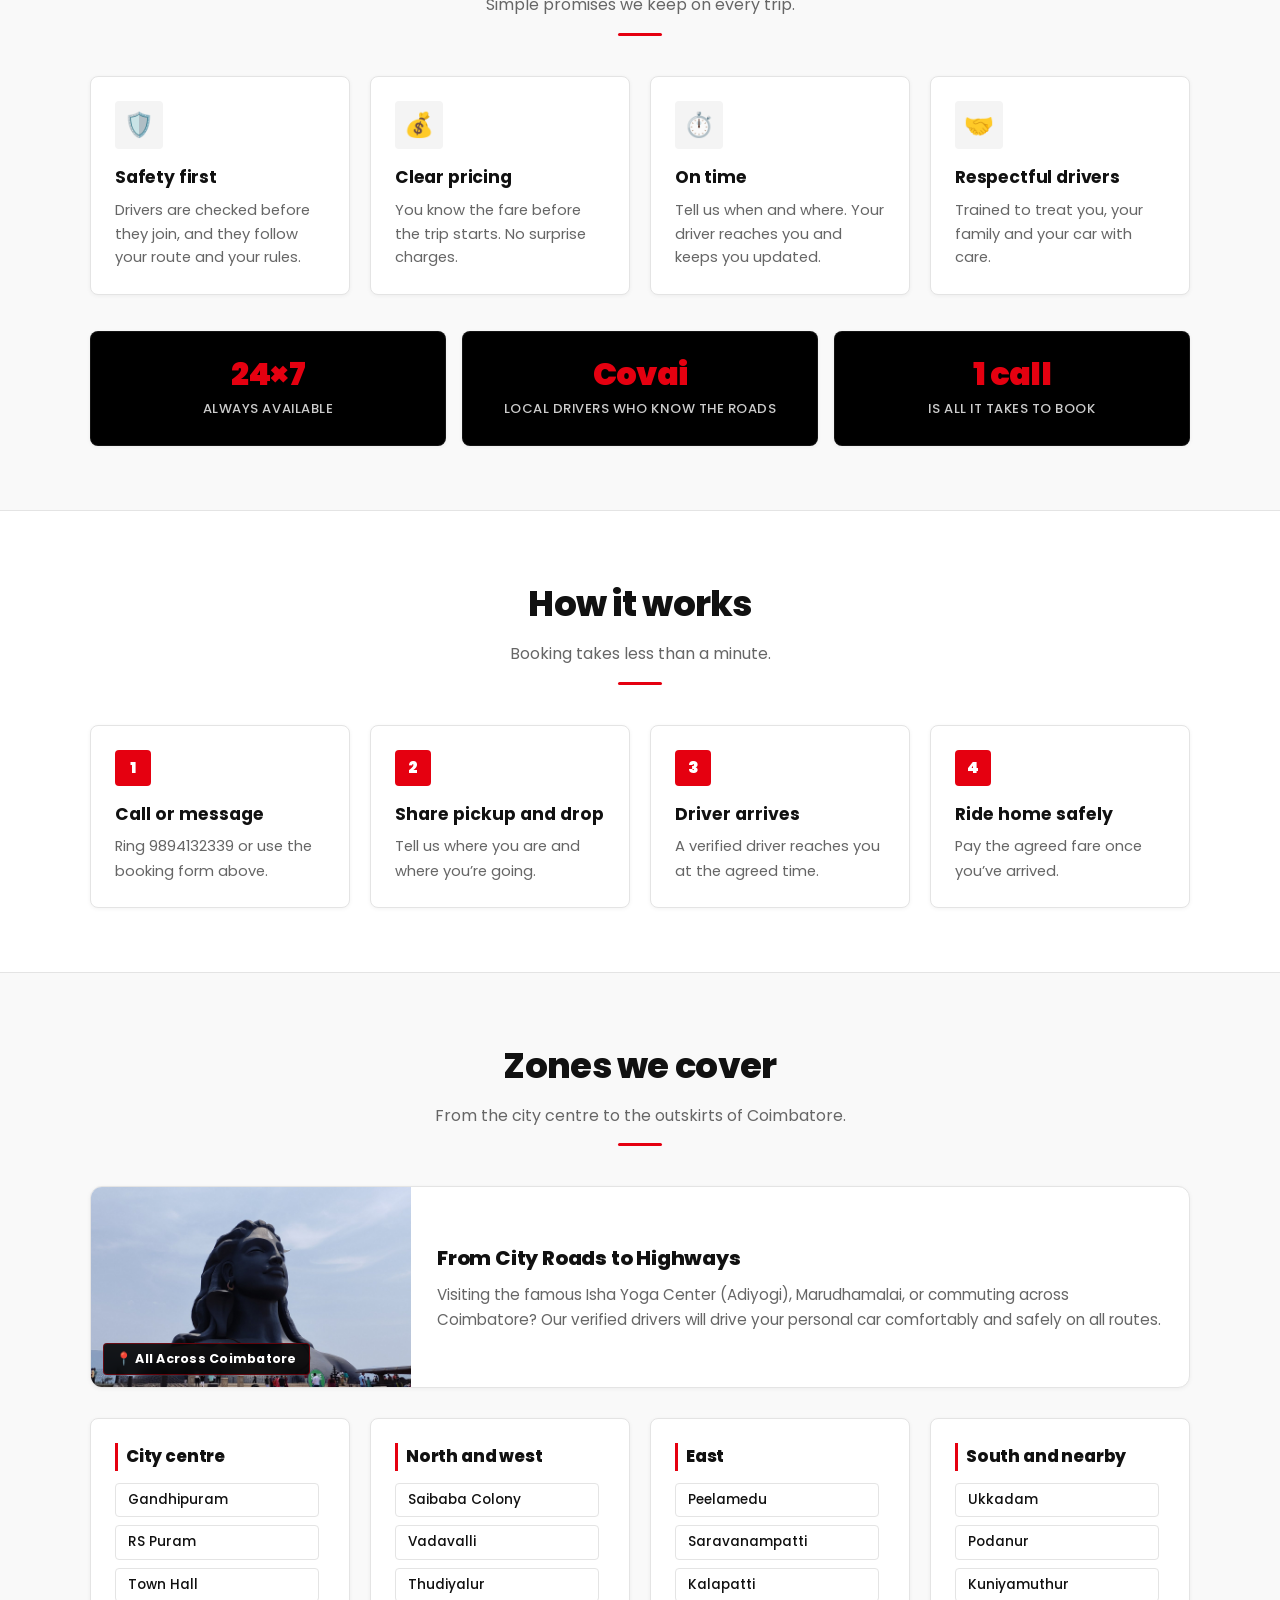
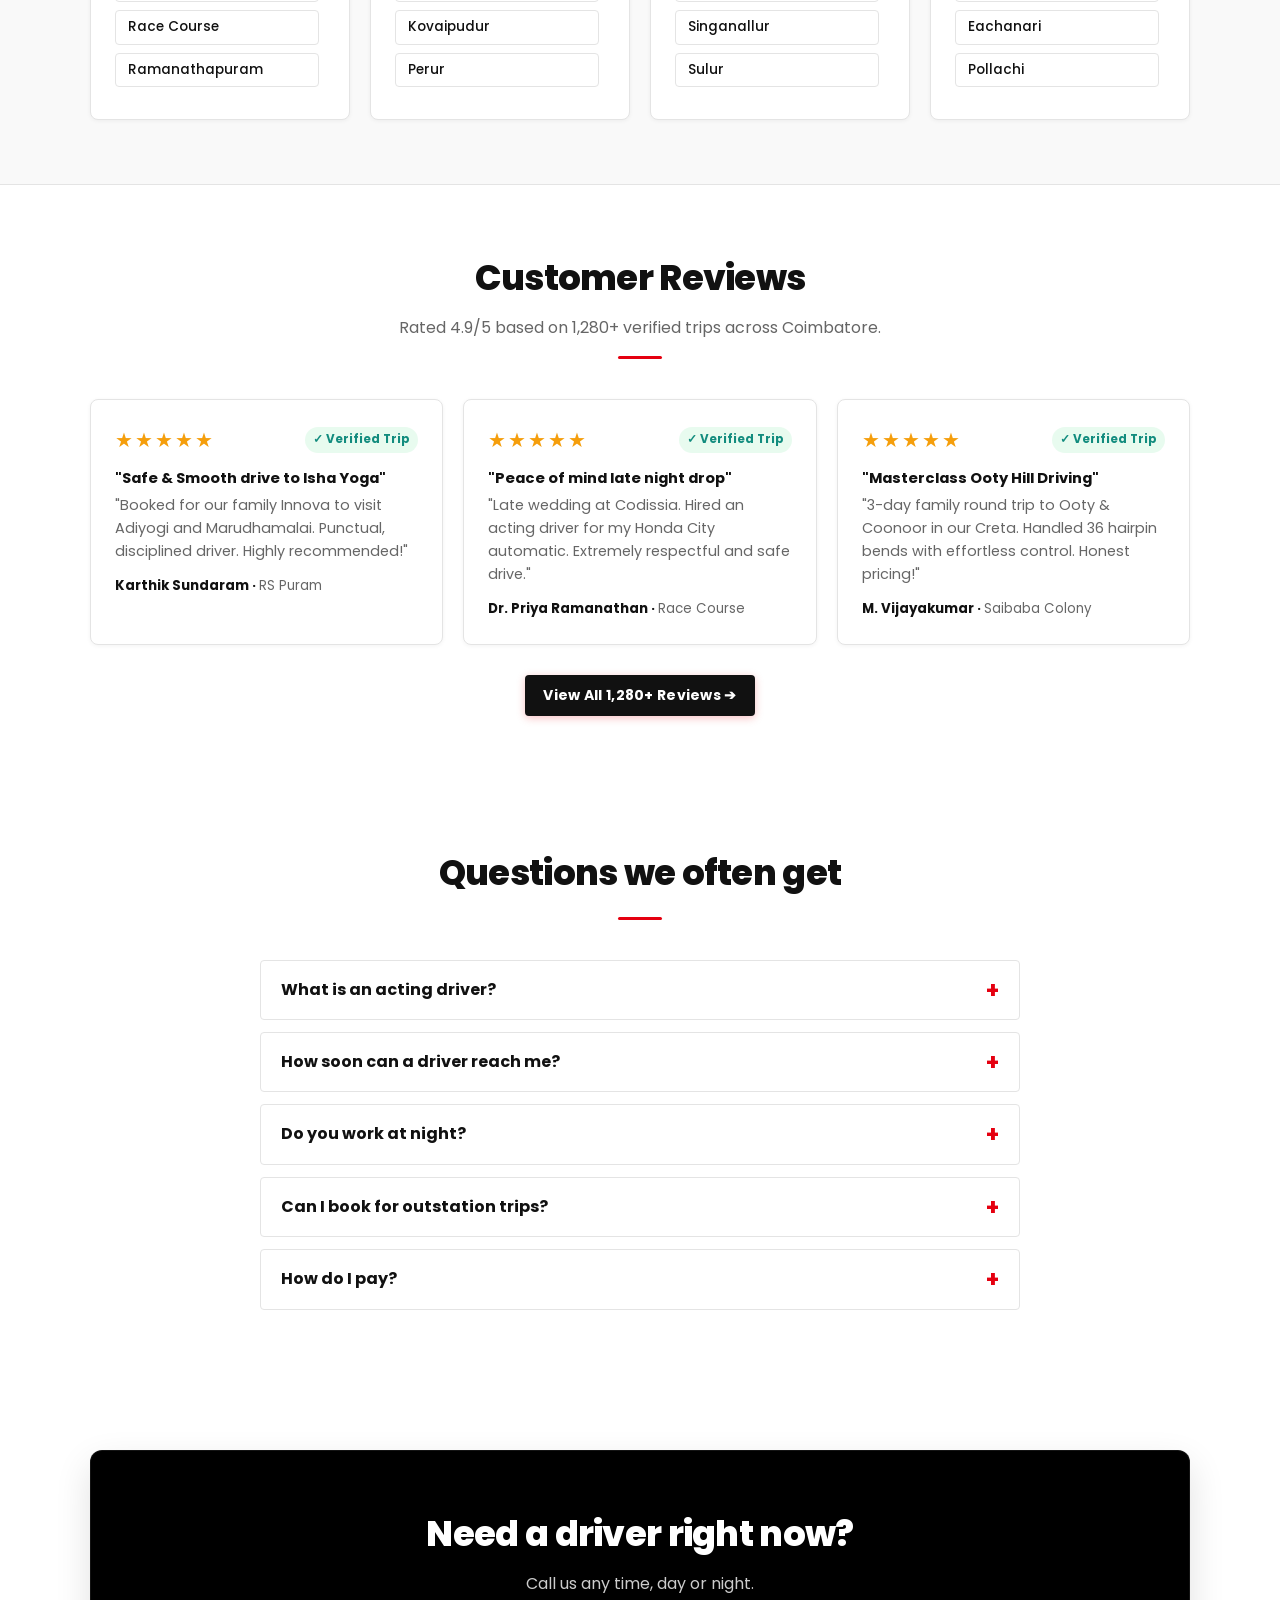
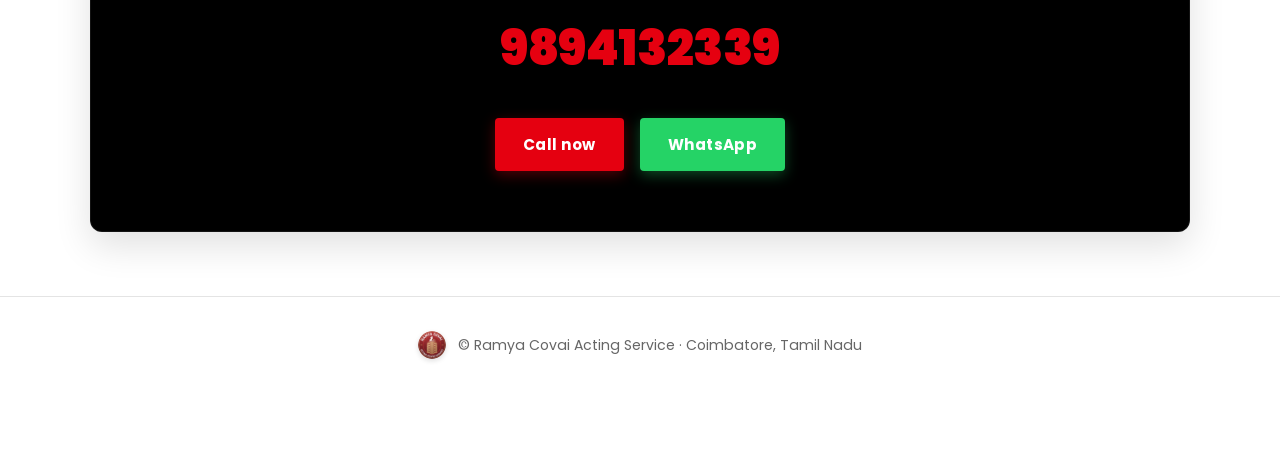
==== commit 1eb56dff: "Added the logo" ====
--- a/Ramya Covai Acting Service – Acting Drivers in Coimbatore.html
+++ b/Ramya Covai Acting Service – Acting Drivers in Coimbatore.html
@@ -1,407 +1,435 @@
 <!DOCTYPE html>
 <html lang="en">
+
 <head>
-<meta charset="utf-8">
-<meta name="viewport" content="width=device-width, initial-scale=1, viewport-fit=cover">
-<title>Ramya Covai Acting Service – Acting Drivers in Coimbatore</title>
-<meta name="description" content="Book a trusted acting driver in Coimbatore for your own car. Call or WhatsApp 9894132339. Available 24/7.">
-<link rel="preconnect" href="https://fonts.googleapis.com">
-<link rel="preconnect" href="https://fonts.gstatic.com" crossorigin>
-<link rel="stylesheet" href="https://fonts.googleapis.com/css2?family=Noto+Sans+Tamil:wght@400;500;600;700;800&family=Poppins:wght@400;600;700;800&display=swap">
-<link rel="stylesheet" href="style.css">
+    <meta charset="utf-8">
+    <meta name="viewport" content="width=device-width, initial-scale=1, viewport-fit=cover">
+    <title>Ramya Covai Acting Service – Acting Drivers in Coimbatore</title>
+    <meta name="description"
+        content="Book a trusted acting driver in Coimbatore for your own car. Call or WhatsApp 9894132339. Available 24/7.">
+    <link rel="preconnect" href="https://fonts.googleapis.com">
+    <link rel="preconnect" href="https://fonts.gstatic.com" crossorigin>
+    <link rel="stylesheet"
+        href="https://fonts.googleapis.com/css2?family=Noto+Sans+Tamil:wght@400;500;600;700;800&family=Poppins:wght@400;600;700;800&display=swap">
+    <link rel="stylesheet" href="style.css">
+    <link rel="icon" type="image/png" href="images/logo.png">
+    <link rel="apple-touch-icon" href="images/logo.png">
 </head>
+
 <body>
-<div class="top">Open 24×7 · Call <a href="tel:+919894132339">9894132339</a></div>
-<nav id="navbar">
-  <div class="wrap nav-container">
-    <a class="logo" href="#top">
-      <i>R</i>
-      <div class="logo-text">
-        <span class="logo-brand">Ramya Covai</span>
-        <small class="logo-sub">Acting Driver Service</small>
-      </div>
-    </a>
-    
-    <div class="nav-menu" id="navMenu">
-      <div class="links">
-        <a href="#services">Services</a>
-        <a href="#why">Why us</a>
-        <a href="#how">How it works</a>
-        <a href="#zones">Areas</a>
-        <a href="reviews.html">Reviews</a>
-        <a href="#faq">FAQ</a>
-      </div>
+    <div class="top">Open 24×7 · Call <a href="tel:+919894132339">9894132339</a></div>
+    <nav id="navbar">
+        <div class="wrap nav-container">
+            <a class="logo" href="#top">
+                <img src="images/logo.png" alt="Ramya Covai Logo" class="logo-img" width="46" height="46">
+                <div class="logo-text">
+                    <span class="logo-brand">Ramya Covai</span>
+                    <small class="logo-sub">Acting Driver Service</small>
+                </div>
+            </a>
+
+            <div class="nav-menu" id="navMenu">
+                <div class="links">
+                    <a href="#services">Services</a>
+                    <a href="#why">Why us</a>
+                    <a href="#how">How it works</a>
+                    <a href="#zones">Areas</a>
+                    <a href="reviews.html">Reviews</a>
+                    <a href="#faq">FAQ</a>
+                </div>
+            </div>
+
+            <div class="nav-actions">
+                <div class="lang-switcher" aria-label="Language Switcher">
+                    <a href="index.html" class="lang-btn active" title="English">EN</a>
+                    <a href="tamil.html" class="lang-btn" title="தமிழ் (Tamil)">தமிழ்</a>
+                </div>
+                <a class="pill nav-call" href="tel:+919894132339" title="Call">
+                    <span class="call-icon">📞</span>
+                    <span class="call-text">Call</span>
+                </a>
+                <button class="nav-toggle" id="navToggle" aria-label="Toggle menu" aria-expanded="false">
+                    <span class="bar"></span>
+                    <span class="bar"></span>
+                    <span class="bar"></span>
+                </button>
+            </div>
+        </div>
+    </nav>
+
+    <div class="hero" id="top">
+        <div class="wrap">
+            <div>
+                <span class="tag">Coimbatore’s own acting driver service</span>
+                <h1>Leave the driving to us. Your car, your comfort.</h1>
+                <p class="ta">உங்கள் காருக்கு நம்பகமான ஆக்டிங் டிரைவர்</p>
+                <p>Whether it’s a late function, a family trip or a tiring day, our verified drivers take your own car
+                    and bring you home safely.</p>
+                <ul class="ticks">
+                    <li>Verified drivers</li>
+                    <li>Fair fares</li>
+                    <li>Quick pickup</li>
+                    <li>All of Coimbatore</li>
+                </ul>
+            </div>
+            <div class="form">
+                <h2>Book a driver</h2>
+                <p>Fill this in and we’ll confirm on WhatsApp.</p>
+
+                <div class="form-row">
+                    <div class="form-group">
+                        <label for="n">Your name</label>
+                        <input id="n" type="text" placeholder="Name" autocomplete="name">
+                    </div>
+                    <div class="form-group">
+                        <label for="p">Mobile number</label>
+                        <input id="p" type="tel" placeholder="e.g. 9876543210" autocomplete="tel">
+                    </div>
+                </div>
+
+                <div class="form-row">
+                    <div class="form-group">
+                        <label for="l">Pickup location</label>
+                        <input id="l" type="text" placeholder="e.g. RS Puram">
+                    </div>
+                    <div class="form-group">
+                        <label for="d">Drop location</label>
+                        <input id="d" type="text" placeholder="e.g. Airport / Isha Yoga">
+                    </div>
+                </div>
+
+                <div class="form-group">
+                    <label for="s">Service</label>
+                    <select id="s">
+                        <option>Acting driver (local drop)</option>
+                        <option>Night / party drop</option>
+                        <option>Outstation trip</option>
+                        <option>Airport / railway station</option>
+                        <option>Daily or monthly driver</option>
+                    </select>
+                </div>
+
+                <button class="go" id="book">Book on WhatsApp</button>
+            </div>
+        </div>
+        <svg class="road" viewBox="0 0 1000 70" preserveAspectRatio="none" aria-hidden="true">
+            <path d="M0 40 C200 10 400 70 600 35 S900 20 1000 40 V70 H0Z" fill="var(--bg)" />
+        </svg>
     </div>
 
-    <div class="nav-actions">
-      <div class="lang-switcher" aria-label="Language Switcher">
-        <a href="index.html" class="lang-btn active" title="English">EN</a>
-        <a href="tamil.html" class="lang-btn" title="தமிழ் (Tamil)">தமிழ்</a>
-      </div>
-      <a class="pill nav-call" href="tel:+919894132339" title="Call">
-        <span class="call-icon">📞</span>
-        <span class="call-text">Call</span>
-      </a>
-      <button class="nav-toggle" id="navToggle" aria-label="Toggle menu" aria-expanded="false">
-        <span class="bar"></span>
-        <span class="bar"></span>
-        <span class="bar"></span>
-      </button>
+    <section id="services">
+        <div class="wrap">
+            <div class="h">
+                <h2>Our services</h2>
+                <p>Pick what suits your day. All with experienced drivers.</p>
+                <b></b>
+            </div>
+            <div class="grid">
+                <div class="card">
+                    <div class="ic">🚗</div>
+                    <h3>Local acting driver</h3>
+                    <p>A driver for your car within Coimbatore, by the hour or by the trip.</p>
+                </div>
+                <div class="card">
+                    <div class="ic">🌙</div>
+                    <h3>Night and party drops</h3>
+                    <p>Weddings, restaurants, late shifts and celebrations at any hour.</p>
+                </div>
+                <div class="card">
+                    <div class="ic">⛰️</div>
+                    <h3>Outstation drivers</h3>
+                    <p>Ooty, Kodaikanal, Munnar, Palani, Chennai and beyond.</p>
+                </div>
+                <div class="card">
+                    <div class="ic">✈️</div>
+                    <h3>Airport and station</h3>
+                    <p>Pickup and drop to the airport, junction and bus stands.</p>
+                </div>
+                <div class="card">
+                    <div class="ic">🗓️</div>
+                    <h3>Daily and monthly</h3>
+                    <p>A regular driver for office runs, school drops and family use.</p>
+                </div>
+                <div class="card">
+                    <div class="ic">🚙</div>
+                    <h3>All car types</h3>
+                    <p>Hatchbacks, sedans, SUVs and automatics, manual or auto gearbox.</p>
+                </div>
+            </div>
+        </div>
+    </section>
+
+    <section class="alt" id="why">
+        <div class="wrap">
+            <div class="h">
+                <h2>Why choose us</h2>
+                <p>Simple promises we keep on every trip.</p>
+                <b></b>
+            </div>
+            <div class="grid">
+                <div class="card">
+                    <div class="ic">🛡️</div>
+                    <h3>Safety first</h3>
+                    <p>Drivers are checked before they join, and they follow your route and your rules.</p>
+                </div>
+                <div class="card">
+                    <div class="ic">💰</div>
+                    <h3>Clear pricing</h3>
+                    <p>You know the fare before the trip starts. No surprise charges.</p>
+                </div>
+                <div class="card">
+                    <div class="ic">⏱️</div>
+                    <h3>On time</h3>
+                    <p>Tell us when and where. Your driver reaches you and keeps you updated.</p>
+                </div>
+                <div class="card">
+                    <div class="ic">🤝</div>
+                    <h3>Respectful drivers</h3>
+                    <p>Trained to treat you, your family and your car with care.</p>
+                </div>
+            </div>
+            <div class="stats">
+                <div class="stat"><strong>24×7</strong><span>Always available</span></div>
+                <div class="stat"><strong>Covai</strong><span>Local drivers who know the roads</span></div>
+                <div class="stat"><strong>1 call</strong><span>Is all it takes to book</span></div>
+            </div>
+        </div>
+    </section>
+
+    <section id="how">
+        <div class="wrap">
+            <div class="h">
+                <h2>How it works</h2>
+                <p>Booking takes less than a minute.</p>
+                <b></b>
+            </div>
+            <div class="steps">
+                <div class="step">
+                    <h3>Call or message</h3>
+                    <p>Ring 9894132339 or use the booking form above.</p>
+                </div>
+                <div class="step">
+                    <h3>Share pickup and drop</h3>
+                    <p>Tell us where you are and where you’re going.</p>
+                </div>
+                <div class="step">
+                    <h3>Driver arrives</h3>
+                    <p>A verified driver reaches you at the agreed time.</p>
+                </div>
+                <div class="step">
+                    <h3>Ride home safely</h3>
+                    <p>Pay the agreed fare once you’ve arrived.</p>
+                </div>
+            </div>
+        </div>
+    </section>
+
+    <section class="alt" id="zones">
+        <div class="wrap">
+            <div class="h">
+                <h2>Zones we cover</h2>
+                <p>From the city centre to the outskirts of Coimbatore.</p>
+                <b></b>
+            </div>
+
+            <!-- Coimbatore City & Isha Yoga Showcase Banner -->
+            <div class="city-banner">
+                <div class="city-banner-img">
+                    <img src="images/isha-yogi-hero.jpg"
+                        alt="Isha Yoga Adiyogi Center Coimbatore - Ramya Covai Acting Drivers" loading="lazy">
+                    <span class="city-badge">📍 All Across Coimbatore</span>
+                </div>
+                <div class="city-banner-content">
+                    <h3>From City Roads to Highways</h3>
+                    <p>Visiting the famous Isha Yoga Center (Adiyogi), Marudhamalai, or commuting across Coimbatore? Our
+                        verified drivers will drive your personal car comfortably and safely on all routes.</p>
+                </div>
+            </div>
+
+            <div class="zones">
+                <div class="card zone">
+                    <h3>City centre</h3>
+                    <span>Gandhipuram</span><span>RS Puram</span><span>Town Hall</span><span>Race
+                        Course</span><span>Ramanathapuram</span>
+                </div>
+                <div class="card zone">
+                    <h3>North and west</h3>
+                    <span>Saibaba
+                        Colony</span><span>Vadavalli</span><span>Thudiyalur</span><span>Kovaipudur</span><span>Perur</span>
+                </div>
+                <div class="card zone">
+                    <h3>East</h3>
+                    <span>Peelamedu</span><span>Saravanampatti</span><span>Kalapatti</span><span>Singanallur</span><span>Sulur</span>
+                </div>
+                <div class="card zone">
+                    <h3>South and nearby</h3>
+                    <span>Ukkadam</span><span>Podanur</span><span>Kuniyamuthur</span><span>Eachanari</span><span>Pollachi</span>
+                </div>
+            </div>
+        </div>
+    </section>
+
+    <section id="reviews">
+        <div class="wrap">
+            <div class="h">
+                <h2>Customer Reviews</h2>
+                <p>Rated 4.9/5 based on 1,280+ verified trips across Coimbatore.</p>
+                <b></b>
+            </div>
+            <div class="grid" style="grid-template-columns: repeat(auto-fit, minmax(280px, 1fr));">
+                <div class="card">
+                    <div style="display:flex; justify-content:space-between; align-items:center; margin-bottom:10px;">
+                        <div class="stars" style="margin:0;">★★★★★</div>
+                        <span class="verified-tag">✓ Verified Trip</span>
+                    </div>
+                    <p style="font-weight:700; color:var(--ink); margin-bottom:4px;">"Safe & Smooth drive to Isha Yoga"
+                    </p>
+                    <p style="font-size:0.9rem; color:var(--muted); margin-bottom:12px;">"Booked for our family Innova
+                        to visit Adiyogi and Marudhamalai. Punctual, disciplined driver. Highly recommended!"</p>
+                    <small style="color:var(--ink); font-weight:700;">Karthik Sundaram · <span
+                            style="color:var(--muted); font-weight:400;">RS Puram</span></small>
+                </div>
+
+                <div class="card">
+                    <div style="display:flex; justify-content:space-between; align-items:center; margin-bottom:10px;">
+                        <div class="stars" style="margin:0;">★★★★★</div>
+                        <span class="verified-tag">✓ Verified Trip</span>
+                    </div>
+                    <p style="font-weight:700; color:var(--ink); margin-bottom:4px;">"Peace of mind late night drop"</p>
+                    <p style="font-size:0.9rem; color:var(--muted); margin-bottom:12px;">"Late wedding at Codissia.
+                        Hired an acting driver for my Honda City automatic. Extremely respectful and safe drive."</p>
+                    <small style="color:var(--ink); font-weight:700;">Dr. Priya Ramanathan · <span
+                            style="color:var(--muted); font-weight:400;">Race Course</span></small>
+                </div>
+
+                <div class="card">
+                    <div style="display:flex; justify-content:space-between; align-items:center; margin-bottom:10px;">
+                        <div class="stars" style="margin:0;">★★★★★</div>
+                        <span class="verified-tag">✓ Verified Trip</span>
+                    </div>
+                    <p style="font-weight:700; color:var(--ink); margin-bottom:4px;">"Masterclass Ooty Hill Driving"</p>
+                    <p style="font-size:0.9rem; color:var(--muted); margin-bottom:12px;">"3-day family round trip to
+                        Ooty & Coonoor in our Creta. Handled 36 hairpin bends with effortless control. Honest pricing!"
+                    </p>
+                    <small style="color:var(--ink); font-weight:700;">M. Vijayakumar · <span
+                            style="color:var(--muted); font-weight:400;">Saibaba Colony</span></small>
+                </div>
+            </div>
+            <div style="text-align: center; margin-top: 30px;">
+                <a href="reviews.html" class="pill" style="background:var(--dark); color:#fff;">View All 1,280+ Reviews
+                    ➔</a>
+            </div>
+        </div>
+    </section>
+
+    <section id="faq">
+        <div class="wrap">
+            <div class="h">
+                <h2>Questions we often get</h2>
+                <b></b>
+            </div>
+            <details>
+                <summary>What is an acting driver?</summary>
+                <p>A professional driver who drives your own car for you, so you can travel without driving yourself.
+                </p>
+            </details>
+            <details>
+                <summary>How soon can a driver reach me?</summary>
+                <p>It depends on your area and the time of day. Call 9894132339 and we’ll tell you the pickup time right
+                    away.</p>
+            </details>
+            <details>
+                <summary>Do you work at night?</summary>
+                <p>Yes. We are available 24×7, including late nights and early mornings.</p>
+            </details>
+            <details>
+                <summary>Can I book for outstation trips?</summary>
+                <p>Yes. Tell us your route and number of days and we’ll quote a fair price.</p>
+            </details>
+            <details>
+                <summary>How do I pay?</summary>
+                <p>You pay the agreed fare at the end of the trip. Confirm the payment method when you book.</p>
+            </details>
+        </div>
+    </section>
+
+    <section>
+        <div class="wrap">
+            <div class="cta">
+                <h2>Need a driver right now?</h2>
+                <p>Call us any time, day or night.</p>
+                <a class="n" href="tel:+919894132339">9894132339</a>
+                <a class="b c1" href="tel:+919894132339">Call now</a>
+                <a class="b c2"
+                    href="https://wa.me/919894132339?text=Hi%2C%20I%20need%20an%20acting%20driver%20in%20Coimbatore">WhatsApp</a>
+            </div>
+        </div>
+    </section>
+
+    <footer>
+        <div class="wrap footer-wrap">
+            <img src="images/logo.png" alt="Ramya Covai Logo" class="footer-logo" width="28" height="28">
+            <span>© Ramya Covai Acting Service · Coimbatore, Tamil Nadu</span>
+        </div>
+    </footer>
+
+    <div class="wa">
+        <a class="p" href="tel:+919894132339" aria-label="Call">📞</a>
+        <a class="w" href="https://wa.me/919894132339?text=Hi%2C%20I%20need%20an%20acting%20driver"
+            aria-label="WhatsApp">💬</a>
     </div>
-  </div>
-</nav>
-
-<div class="hero" id="top">
-  <div class="wrap">
-    <div>
-      <span class="tag">Coimbatore’s own acting driver service</span>
-      <h1>Leave the driving to us. Your car, your comfort.</h1>
-      <p class="ta">உங்கள் காருக்கு நம்பகமான ஆக்டிங் டிரைவர்</p>
-      <p>Whether it’s a late function, a family trip or a tiring day, our verified drivers take your own car and bring you home safely.</p>
-      <ul class="ticks">
-        <li>Verified drivers</li>
-        <li>Fair fares</li>
-        <li>Quick pickup</li>
-        <li>All of Coimbatore</li>
-      </ul>
-    </div>
-    <div class="form">
-      <h2>Book a driver</h2>
-      <p>Fill this in and we’ll confirm on WhatsApp.</p>
-      
-      <div class="form-row">
-        <div class="form-group">
-          <label for="n">Your name</label>
-          <input id="n" type="text" placeholder="Name" autocomplete="name">
-        </div>
-        <div class="form-group">
-          <label for="p">Mobile number</label>
-          <input id="p" type="tel" placeholder="e.g. 9876543210" autocomplete="tel">
-        </div>
-      </div>
-
-      <div class="form-row">
-        <div class="form-group">
-          <label for="l">Pickup location</label>
-          <input id="l" type="text" placeholder="e.g. RS Puram">
-        </div>
-        <div class="form-group">
-          <label for="d">Drop location</label>
-          <input id="d" type="text" placeholder="e.g. Airport / Isha Yoga">
-        </div>
-      </div>
-
-      <div class="form-group">
-        <label for="s">Service</label>
-        <select id="s">
-          <option>Acting driver (local drop)</option>
-          <option>Night / party drop</option>
-          <option>Outstation trip</option>
-          <option>Airport / railway station</option>
-          <option>Daily or monthly driver</option>
-        </select>
-      </div>
-
-      <button class="go" id="book">Book on WhatsApp</button>
-    </div>
-  </div>
-  <svg class="road" viewBox="0 0 1000 70" preserveAspectRatio="none" aria-hidden="true">
-    <path d="M0 40 C200 10 400 70 600 35 S900 20 1000 40 V70 H0Z" fill="var(--bg)"/>
-  </svg>
-</div>
-
-<section id="services">
-  <div class="wrap">
-    <div class="h">
-      <h2>Our services</h2>
-      <p>Pick what suits your day. All with experienced drivers.</p>
-      <b></b>
-    </div>
-    <div class="grid">
-      <div class="card">
-        <div class="ic">🚗</div>
-        <h3>Local acting driver</h3>
-        <p>A driver for your car within Coimbatore, by the hour or by the trip.</p>
-      </div>
-      <div class="card">
-        <div class="ic">🌙</div>
-        <h3>Night and party drops</h3>
-        <p>Weddings, restaurants, late shifts and celebrations at any hour.</p>
-      </div>
-      <div class="card">
-        <div class="ic">⛰️</div>
-        <h3>Outstation drivers</h3>
-        <p>Ooty, Kodaikanal, Munnar, Palani, Chennai and beyond.</p>
-      </div>
-      <div class="card">
-        <div class="ic">✈️</div>
-        <h3>Airport and station</h3>
-        <p>Pickup and drop to the airport, junction and bus stands.</p>
-      </div>
-      <div class="card">
-        <div class="ic">🗓️</div>
-        <h3>Daily and monthly</h3>
-        <p>A regular driver for office runs, school drops and family use.</p>
-      </div>
-      <div class="card">
-        <div class="ic">🚙</div>
-        <h3>All car types</h3>
-        <p>Hatchbacks, sedans, SUVs and automatics, manual or auto gearbox.</p>
-      </div>
-    </div>
-  </div>
-</section>
-
-<section class="alt" id="why">
-  <div class="wrap">
-    <div class="h">
-      <h2>Why choose us</h2>
-      <p>Simple promises we keep on every trip.</p>
-      <b></b>
-    </div>
-    <div class="grid">
-      <div class="card">
-        <div class="ic">🛡️</div>
-        <h3>Safety first</h3>
-        <p>Drivers are checked before they join, and they follow your route and your rules.</p>
-      </div>
-      <div class="card">
-        <div class="ic">💰</div>
-        <h3>Clear pricing</h3>
-        <p>You know the fare before the trip starts. No surprise charges.</p>
-      </div>
-      <div class="card">
-        <div class="ic">⏱️</div>
-        <h3>On time</h3>
-        <p>Tell us when and where. Your driver reaches you and keeps you updated.</p>
-      </div>
-      <div class="card">
-        <div class="ic">🤝</div>
-        <h3>Respectful drivers</h3>
-        <p>Trained to treat you, your family and your car with care.</p>
-      </div>
-    </div>
-    <div class="stats">
-      <div class="stat"><strong>24×7</strong><span>Always available</span></div>
-      <div class="stat"><strong>Covai</strong><span>Local drivers who know the roads</span></div>
-      <div class="stat"><strong>1 call</strong><span>Is all it takes to book</span></div>
-    </div>
-  </div>
-</section>
-
-<section id="how">
-  <div class="wrap">
-    <div class="h">
-      <h2>How it works</h2>
-      <p>Booking takes less than a minute.</p>
-      <b></b>
-    </div>
-    <div class="steps">
-      <div class="step">
-        <h3>Call or message</h3>
-        <p>Ring 9894132339 or use the booking form above.</p>
-      </div>
-      <div class="step">
-        <h3>Share pickup and drop</h3>
-        <p>Tell us where you are and where you’re going.</p>
-      </div>
-      <div class="step">
-        <h3>Driver arrives</h3>
-        <p>A verified driver reaches you at the agreed time.</p>
-      </div>
-      <div class="step">
-        <h3>Ride home safely</h3>
-        <p>Pay the agreed fare once you’ve arrived.</p>
-      </div>
-    </div>
-  </div>
-</section>
-
-<section class="alt" id="zones">
-  <div class="wrap">
-    <div class="h">
-      <h2>Zones we cover</h2>
-      <p>From the city centre to the outskirts of Coimbatore.</p>
-      <b></b>
-    </div>
-
-    <!-- Coimbatore City & Isha Yoga Showcase Banner -->
-    <div class="city-banner">
-      <div class="city-banner-img">
-        <img src="images/isha-yogi-hero.jpg" alt="Isha Yoga Adiyogi Center Coimbatore - Ramya Covai Acting Drivers" loading="lazy">
-        <span class="city-badge">📍 Isha Yoga & All Across Coimbatore</span>
-      </div>
-      <div class="city-banner-content">
-        <h3>From Isha Yoga Center to City Roads & Highways</h3>
-        <p>Visiting the famous Isha Yoga Center (Adiyogi), Marudhamalai, or commuting across Coimbatore? Our verified drivers will drive your personal car comfortably and safely on all routes.</p>
-      </div>
-    </div>
-
-    <div class="zones">
-      <div class="card zone">
-        <h3>City centre</h3>
-        <span>Gandhipuram</span><span>RS Puram</span><span>Town Hall</span><span>Race Course</span><span>Ramanathapuram</span>
-      </div>
-      <div class="card zone">
-        <h3>North and west</h3>
-        <span>Saibaba Colony</span><span>Vadavalli</span><span>Thudiyalur</span><span>Kovaipudur</span><span>Perur</span>
-      </div>
-      <div class="card zone">
-        <h3>East</h3>
-        <span>Peelamedu</span><span>Saravanampatti</span><span>Kalapatti</span><span>Singanallur</span><span>Sulur</span>
-      </div>
-      <div class="card zone">
-        <h3>South and nearby</h3>
-        <span>Ukkadam</span><span>Podanur</span><span>Kuniyamuthur</span><span>Eachanari</span><span>Pollachi</span>
-      </div>
-    </div>
-  </div>
-</section>
-
-<section id="reviews">
-  <div class="wrap">
-    <div class="h">
-      <h2>Customer Reviews</h2>
-      <p>Rated 4.9/5 based on 1,280+ verified trips across Coimbatore.</p>
-      <b></b>
-    </div>
-    <div class="grid" style="grid-template-columns: repeat(auto-fit, minmax(280px, 1fr));">
-      <div class="card">
-        <div style="display:flex; justify-content:space-between; align-items:center; margin-bottom:10px;">
-          <div class="stars" style="margin:0;">★★★★★</div>
-          <span class="verified-tag">✓ Verified Trip</span>
-        </div>
-        <p style="font-weight:700; color:var(--ink); margin-bottom:4px;">"Safe & Smooth drive to Isha Yoga"</p>
-        <p style="font-size:0.9rem; color:var(--muted); margin-bottom:12px;">"Booked for our family Innova to visit Adiyogi and Marudhamalai. Punctual, disciplined driver. Highly recommended!"</p>
-        <small style="color:var(--ink); font-weight:700;">Karthik Sundaram · <span style="color:var(--muted); font-weight:400;">RS Puram</span></small>
-      </div>
-
-      <div class="card">
-        <div style="display:flex; justify-content:space-between; align-items:center; margin-bottom:10px;">
-          <div class="stars" style="margin:0;">★★★★★</div>
-          <span class="verified-tag">✓ Verified Trip</span>
-        </div>
-        <p style="font-weight:700; color:var(--ink); margin-bottom:4px;">"Peace of mind late night drop"</p>
-        <p style="font-size:0.9rem; color:var(--muted); margin-bottom:12px;">"Late wedding at Codissia. Hired an acting driver for my Honda City automatic. Extremely respectful and safe drive."</p>
-        <small style="color:var(--ink); font-weight:700;">Dr. Priya Ramanathan · <span style="color:var(--muted); font-weight:400;">Race Course</span></small>
-      </div>
-
-      <div class="card">
-        <div style="display:flex; justify-content:space-between; align-items:center; margin-bottom:10px;">
-          <div class="stars" style="margin:0;">★★★★★</div>
-          <span class="verified-tag">✓ Verified Trip</span>
-        </div>
-        <p style="font-weight:700; color:var(--ink); margin-bottom:4px;">"Masterclass Ooty Hill Driving"</p>
-        <p style="font-size:0.9rem; color:var(--muted); margin-bottom:12px;">"3-day family round trip to Ooty & Coonoor in our Creta. Handled 36 hairpin bends with effortless control. Honest pricing!"</p>
-        <small style="color:var(--ink); font-weight:700;">M. Vijayakumar · <span style="color:var(--muted); font-weight:400;">Saibaba Colony</span></small>
-      </div>
-    </div>
-    <div style="text-align: center; margin-top: 30px;">
-      <a href="reviews.html" class="pill" style="background:var(--dark); color:#fff;">View All 1,280+ Reviews ➔</a>
-    </div>
-  </div>
-</section>
-
-<section id="faq">
-  <div class="wrap">
-    <div class="h">
-      <h2>Questions we often get</h2>
-      <b></b>
-    </div>
-    <details>
-      <summary>What is an acting driver?</summary>
-      <p>A professional driver who drives your own car for you, so you can travel without driving yourself.</p>
-    </details>
-    <details>
-      <summary>How soon can a driver reach me?</summary>
-      <p>It depends on your area and the time of day. Call 9894132339 and we’ll tell you the pickup time right away.</p>
-    </details>
-    <details>
-      <summary>Do you work at night?</summary>
-      <p>Yes. We are available 24×7, including late nights and early mornings.</p>
-    </details>
-    <details>
-      <summary>Can I book for outstation trips?</summary>
-      <p>Yes. Tell us your route and number of days and we’ll quote a fair price.</p>
-    </details>
-    <details>
-      <summary>How do I pay?</summary>
-      <p>You pay the agreed fare at the end of the trip. Confirm the payment method when you book.</p>
-    </details>
-  </div>
-</section>
-
-<section>
-  <div class="wrap">
-    <div class="cta">
-      <h2>Need a driver right now?</h2>
-      <p>Call us any time, day or night.</p>
-      <a class="n" href="tel:+919894132339">9894132339</a>
-      <a class="b c1" href="tel:+919894132339">Call now</a>
-      <a class="b c2" href="https://wa.me/919894132339?text=Hi%2C%20I%20need%20an%20acting%20driver%20in%20Coimbatore">WhatsApp</a>
-    </div>
-  </div>
-</section>
-
-<footer>
-  <div class="wrap">© Ramya Covai Acting Service · Coimbatore, Tamil Nadu</div>
-</footer>
-
-<div class="wa">
-  <a class="p" href="tel:+919894132339" aria-label="Call">📞</a>
-  <a class="w" href="https://wa.me/919894132339?text=Hi%2C%20I%20need%20an%20acting%20driver" aria-label="WhatsApp">💬</a>
-</div>
-
-<script>
-// WhatsApp booking
-document.getElementById('book').addEventListener('click', function(){
-  var n = document.getElementById('n').value.trim();
-  var p = document.getElementById('p').value.trim();
-  var l = document.getElementById('l').value.trim();
-  var d = document.getElementById('d').value.trim();
-  var s = document.getElementById('s').value;
-
-  var m = '🚗 *Ramya Covai Acting Driver Booking / ஆக்டிங் டிரைவர் முன்பதிவு*' +
-          '\n━━━━━━━━━━━━━━━━━━━━' +
-          (n ? '\n👤 *Name / பெயர்:* ' + n : '') +
-          (p ? '\n📱 *Mobile / மொபைல்:* ' + p : '') +
-          (l ? '\n📍 *Pickup / பிக்-அப்:* ' + l : '') +
-          (d ? '\n🎯 *Drop / சேருமிடம்:* ' + d : '') +
-          '\n🚕 *Service / சேவை:* ' + s +
-          '\n━━━━━━━━━━━━━━━━━━━━' +
-          '\n_Please confirm booking & driver availability._' +
-          '\n_கட்டணம் மற்றும் முன்பதிவை உறுதி செய்யவும்._';
-
-  window.open('https://wa.me/919894132339?text=' + encodeURIComponent(m), '_blank');
-});
-
-// Mobile menu toggle
-var navToggle = document.getElementById('navToggle');
-var navMenu = document.getElementById('navMenu');
-
-if (navToggle && navMenu) {
-  navToggle.addEventListener('click', function() {
-    var isOpen = navMenu.classList.toggle('open');
-    navToggle.setAttribute('aria-expanded', isOpen ? 'true' : 'false');
-  });
-
-  // Close menu when clicking navigation link
-  var navLinks = navMenu.querySelectorAll('a');
-  navLinks.forEach(function(link) {
-    link.addEventListener('click', function() {
-      navMenu.classList.remove('open');
-      navToggle.setAttribute('aria-expanded', 'false');
-    });
-  });
-
-  // Close menu when clicking outside
-  document.addEventListener('click', function(e) {
-    if (!navMenu.contains(e.target) && !navToggle.contains(e.target)) {
-      navMenu.classList.remove('open');
-      navToggle.setAttribute('aria-expanded', 'false');
-    }
-  });
-}
-</script>
+
+    <script>
+        // WhatsApp booking
+        document.getElementById('book').addEventListener('click', function () {
+            var n = document.getElementById('n').value.trim();
+            var p = document.getElementById('p').value.trim();
+            var l = document.getElementById('l').value.trim();
+            var d = document.getElementById('d').value.trim();
+            var s = document.getElementById('s').value;
+
+            var m = '🚗 *Ramya Covai Acting Driver Booking / ஆக்டிங் டிரைவர் முன்பதிவு*' +
+                '\n━━━━━━━━━━━━━━━━━━━━' +
+                (n ? '\n👤 *Name / பெயர்:* ' + n : '') +
+                (p ? '\n📱 *Mobile / மொபைல்:* ' + p : '') +
+                (l ? '\n📍 *Pickup / பிக்-அப்:* ' + l : '') +
+                (d ? '\n🎯 *Drop / சேருமிடம்:* ' + d : '') +
+                '\n🚕 *Service / சேவை:* ' + s +
+                '\n━━━━━━━━━━━━━━━━━━━━' +
+                '\n_Please confirm booking & driver availability._' +
+                '\n_கட்டணம் மற்றும் முன்பதிவை உறுதி செய்யவும்._';
+
+            window.open('https://wa.me/919894132339?text=' + encodeURIComponent(m), '_blank');
+        });
+
+        // Mobile menu toggle
+        var navToggle = document.getElementById('navToggle');
+        var navMenu = document.getElementById('navMenu');
+
+        if (navToggle && navMenu) {
+            navToggle.addEventListener('click', function () {
+                var isOpen = navMenu.classList.toggle('open');
+                navToggle.setAttribute('aria-expanded', isOpen ? 'true' : 'false');
+            });
+
+            // Close menu when clicking navigation link
+            var navLinks = navMenu.querySelectorAll('a');
+            navLinks.forEach(function (link) {
+                link.addEventListener('click', function () {
+                    navMenu.classList.remove('open');
+                    navToggle.setAttribute('aria-expanded', 'false');
+                });
+            });
+
+            // Close menu when clicking outside
+            document.addEventListener('click', function (e) {
+                if (!navMenu.contains(e.target) && !navToggle.contains(e.target)) {
+                    navMenu.classList.remove('open');
+                    navToggle.setAttribute('aria-expanded', 'false');
+                }
+            });
+        }
+    </script>
 </body>
-</html>
+
+</html>
--- a/style.css
+++ b/style.css
@@ -191,10 +191,30 @@
 .logo {
   display: flex;
   align-items: center;
-  gap: 10px;
+  gap: 12px;
   text-decoration: none;
   line-height: 1.2;
   flex-shrink: 0;
+  transition: transform 0.2s ease;
+}
+
+.logo:hover {
+  transform: translateY(-1px);
+}
+
+.logo-img {
+  width: 46px;
+  height: 46px;
+  object-fit: contain;
+  border-radius: 50%;
+  flex-shrink: 0;
+  display: block;
+  box-shadow: 0 3px 8px rgba(0, 0, 0, 0.15);
+  transition: transform 0.2s ease;
+}
+
+.logo:hover .logo-img {
+  transform: scale(1.05);
 }
 
 .logo i {
@@ -404,7 +424,7 @@
 .hero {
   background: 
     linear-gradient(to right, rgba(10, 10, 10, 0.88) 0%, rgba(15, 15, 15, 0.70) 50%, rgba(10, 10, 10, 0.65) 100%),
-    url('images/coimbatore-hero.jpg') center center / cover no-repeat;
+    url('images/isha-yogi-hero.jpg') center center / cover no-repeat;
   color: #ffffff;
   position: relative;
   overflow: hidden;
@@ -1048,7 +1068,7 @@
 .reviews-hero {
   background: 
     linear-gradient(to right, rgba(10, 10, 10, 0.90) 0%, rgba(18, 18, 18, 0.85) 100%),
-    url('images/coimbatore-hero.jpg') center center / cover no-repeat;
+    url('images/isha-yogi-hero.jpg') center center / cover no-repeat;
   color: #ffffff;
   padding: 50px 0 55px;
   text-align: center;
@@ -1357,6 +1377,22 @@
   border-top: 1px solid var(--line);
   background: var(--bg);
   width: 100%;
+}
+
+.footer-wrap {
+  display: flex;
+  align-items: center;
+  justify-content: center;
+  gap: 12px;
+  flex-wrap: wrap;
+}
+
+.footer-logo {
+  width: 28px;
+  height: 28px;
+  border-radius: 50%;
+  object-fit: contain;
+  box-shadow: 0 2px 5px rgba(0, 0, 0, 0.12);
 }
 
 .wa {
@@ -1539,6 +1575,11 @@
     gap: 8px;
   }
 
+  .logo-img {
+    width: 38px;
+    height: 38px;
+  }
+
   .logo i {
     width: 38px;
     height: 38px;
@@ -1611,6 +1652,11 @@
     gap: 6px;
   }
 
+  .logo-img {
+    width: 34px;
+    height: 34px;
+  }
+
   .logo i {
     width: 35px;
     height: 35px;
